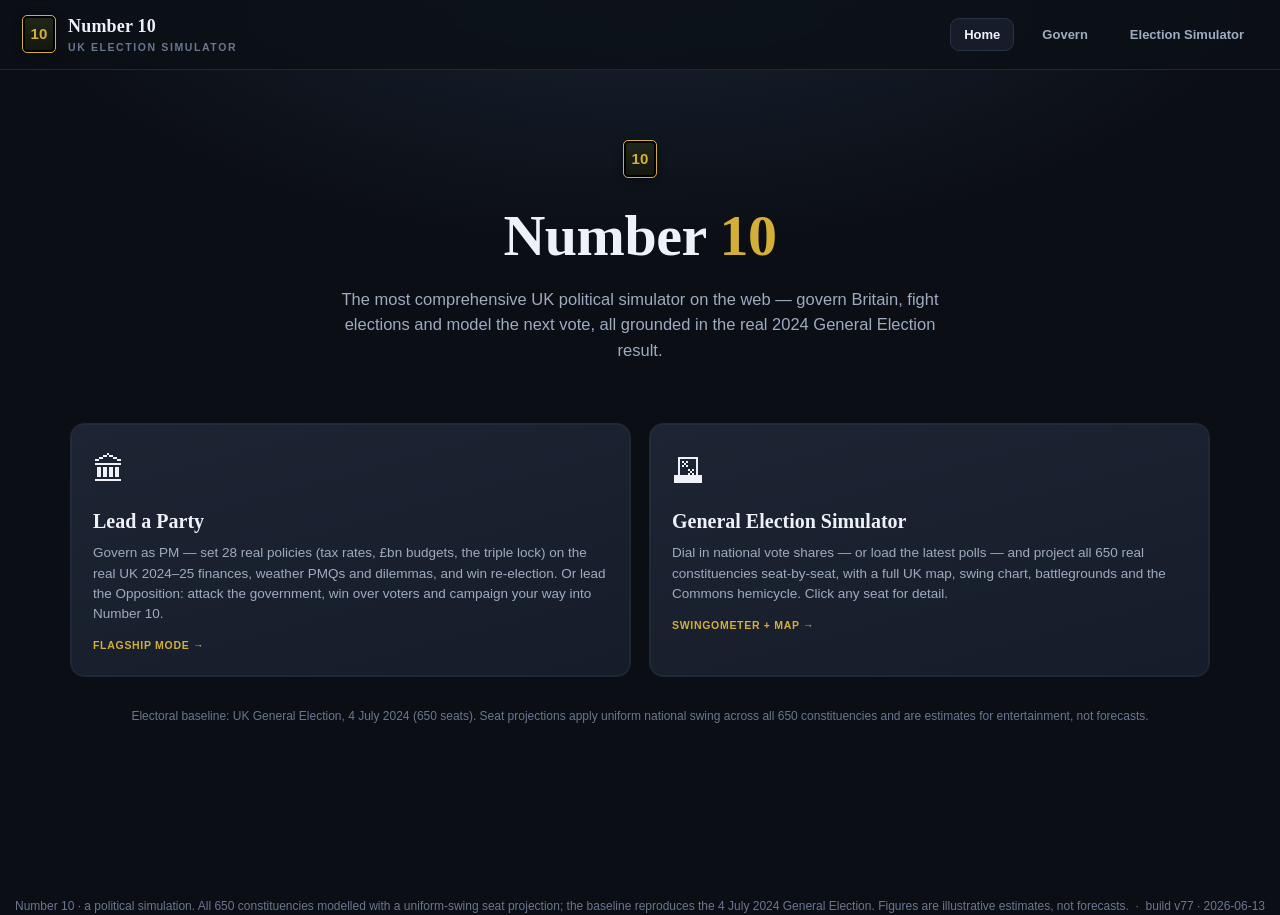
==== index.html @ 8e2768e7 "Mobile simulator: single-line slider rows, short labels, 50% tighter Even tightened, the previous tw" ====
<!DOCTYPE html>
<html lang="en">

<head>
  <meta charset="UTF-8" />
  <meta name="viewport" content="width=device-width, initial-scale=1" />
  <title>Number 10 — UK Election &amp; Government Simulator</title>
  <meta name="description" content="A comprehensive UK political simulator: govern the country, fight general elections, by-elections and local elections across all 650 constituencies, based on the real 2024 General Election result." />
  <link rel="stylesheet" href="./assets/election-game/styles.css?v=77" />
</head>

<body>
  <header class="topbar">
    <div class="brand">
      <div class="door">10</div>
      <div>
        <div class="ttl">Number 10</div>
        <div class="sub">UK Election Simulator</div>
      </div>
    </div>
    <div class="spacer"></div>
    <button class="nav-btn" data-nav="home">Home</button>
    <button class="nav-btn" data-nav="govern">Govern</button>
    <button class="nav-btn" data-nav="simulator">Election Simulator</button>
  </header>

  <main class="wrap">
    <div id="app"></div>
  </main>

  <div class="foot">
    Number 10 · a political simulation. All 650 constituencies modelled with a uniform-swing seat
    projection; the baseline reproduces the 4 July 2024 General Election. Figures are illustrative
    estimates, not forecasts. &nbsp;·&nbsp; <span id="buildstamp">build v77 · 2026-06-13</span>
  </div>

  <div class="toast" id="toast"></div>

  <script src="./assets/election-game/data.js?v=77"></script>
  <script src="./assets/election-game/constituencies.js?v=77"></script>
  <script src="./assets/election-game/boundaries.js?v=77"></script>
  <script src="./assets/election-game/polls.js?v=77"></script>
  <script src="./assets/election-game/engine.js?v=77"></script>
  <script src="./assets/election-game/ui.js?v=77"></script>
  <script src="./assets/election-game/main.js?v=77"></script>
</body>

</html>
---- assets/election-game/styles.css ----
/* ============================================================================
 * NUMBER 10 — styles.css
 * A calm, editorial "Westminster" theme: deep slate canvas, parliamentary
 * green, a single gold accent, restrained borders and a clear type scale.
 * Self-contained, responsive, no external assets.
 * ==========================================================================*/
:root {
  /* surfaces — a clear 4-step elevation ramp on a deep slate canvas */
  --bg:        #0b0e14;
  --bg-2:      #121723;
  --panel:     #161c29;
  --panel-2:   #1d2433;
  --border:    #283242;
  --border-soft:#1f2836;
  /* ink */
  --ink:       #eef2f8;
  --ink-dim:   #9fabc0;
  --ink-faint: #6b7790;
  /* brand + semantic */
  --commons:   #4f7a44;
  --commons-l: #7aa863;
  --gold:      #d4af37;
  --gold-soft: rgba(212,175,55,.14);
  --good:      #38c172;
  --warn:      #eab308;
  --bad:       #e5484d;
  /* party colours (data-viz only) */
  --lab:       #e4003b;
  --con:       #0087dc;
  --ld:        #faa61a;
  --reform:    #12b6cf;
  --green:     #02a95b;
  --snp:       #fdf38e;
  --pc:        #3aa68b;
  /* shape + motion */
  --radius:    14px;
  --radius-sm: 9px;
  --shadow:    0 6px 24px rgba(0,0,0,.32);
  --shadow-lg: 0 18px 48px rgba(0,0,0,.45);
  --ring:      0 0 0 1px rgba(255,255,255,.04) inset;
  --font: -apple-system, BlinkMacSystemFont, "Segoe UI", Roboto, Helvetica, Arial, sans-serif;
  --font-display: "Georgia", "Times New Roman", serif;
}

* { box-sizing: border-box; }
html, body { margin: 0; padding: 0; }
body {
  font-family: var(--font);
  background:
    radial-gradient(1100px 540px at 50% -8%, #1a2536 0%, rgba(26,37,54,0) 60%),
    var(--bg);
  background-attachment: fixed;
  color: var(--ink);
  line-height: 1.5;
  -webkit-font-smoothing: antialiased;
  text-rendering: optimizeLegibility;
}
a { color: var(--commons-l); }

.wrap { max-width: 1180px; margin: 0 auto; padding: 22px 20px 130px; }

/* ---- top bar ---- */
.topbar {
  display: flex; align-items: center; gap: 14px;
  padding: 13px 22px; border-bottom: 1px solid var(--border-soft);
  background: rgba(12,16,23,.82); -webkit-backdrop-filter: blur(10px); backdrop-filter: blur(10px);
  position: sticky; top: 0; z-index: 30;
}
.brand { display: flex; align-items: center; gap: 12px; font-weight: 800; letter-spacing: .2px; }
.brand .door {
  width: 34px; height: 38px; border-radius: 5px;
  background: linear-gradient(180deg,#20271a,#13160e); border: 1.5px solid var(--gold);
  display: grid; place-items: center; color: var(--gold); font-weight: 900; font-size: 15px;
  box-shadow: inset 0 0 0 2px #000, 0 2px 8px rgba(0,0,0,.4);
}
.brand .ttl { font-size: 18px; font-family: var(--font-display); letter-spacing: .2px; }
.brand .sub { font-size: 10.5px; color: var(--ink-faint); font-weight: 700; letter-spacing: 1.6px; text-transform: uppercase; }
.topbar .spacer { flex: 1; }
.nav-btn {
  background: transparent; color: var(--ink-dim); border: 1px solid transparent;
  padding: 8px 13px; border-radius: 9px; cursor: pointer; font-weight: 600; font-size: 13px;
  transition: color .15s, background .15s, border-color .15s;
}
.nav-btn:hover { color: var(--ink); background: var(--panel); }
.nav-btn.active { color: var(--ink); background: var(--panel); border-color: var(--border); }

/* ---- buttons ---- */
/* Apple-style: a single fixed height per size so buttons never wobble when
   their content changes; a stable focus ring; gentle hover lifts; gradients
   only on the primary tier. */
.btn {
  display: inline-flex; align-items: center; justify-content: center; gap: 8px; cursor: pointer;
  border: 1px solid var(--border); background: var(--panel-2); color: var(--ink);
  padding: 0 16px; height: 36px; border-radius: 10px;
  font-weight: 600; font-size: 13.5px; line-height: 1; letter-spacing: -.1px;
  font-family: inherit; white-space: nowrap;
  transition: transform .06s ease, background .15s, border-color .15s, box-shadow .15s, color .15s;
  -webkit-tap-highlight-color: transparent;
}
.btn:hover { background: #1e2734; border-color: #3a4a66; }
.btn:active { transform: scale(0.97); }
.btn:focus-visible { outline: none; box-shadow: 0 0 0 3px rgba(212,175,55,.45); border-color: var(--gold); }
.btn.primary {
  background: linear-gradient(180deg, var(--commons-l), var(--commons));
  border-color: transparent; color: #f6faf1;
  box-shadow: 0 1px 0 rgba(255,255,255,.12) inset, 0 4px 14px rgba(79,122,68,.32);
}
.btn.primary:hover { filter: brightness(1.06); }
.btn.gold { background: linear-gradient(180deg, #ecc659, var(--gold)); border-color: transparent; color: #241a06; }
.btn.danger { background: #4e1f29; border-color: #7a2f42; color: #ffd9e0; }
.btn:disabled { opacity: .38; cursor: not-allowed; transform: none; }
.btn.sm { padding: 0 12px; height: 28px; font-size: 12.5px; border-radius: 8px; }
.btn.on { background: var(--gold-soft); border-color: var(--gold); color: var(--gold); }

/* ---- cards / panels ---- */
.panel {
  background: linear-gradient(180deg, var(--panel), var(--panel-2));
  border: 1px solid var(--border-soft);
  border-radius: var(--radius); padding: 17px 19px; box-shadow: var(--shadow), var(--ring);
}
.panel h3 { margin: 0 0 13px; font-size: 12.5px; letter-spacing: .7px; text-transform: uppercase; color: var(--ink-dim); font-weight: 700; }
.grid { display: grid; gap: 16px; }
.split { display: grid; gap: 16px; grid-template-columns: minmax(0, 380px) minmax(0, 1fr); align-items: start; }
.two { display: grid; gap: 16px; grid-template-columns: minmax(0, 1fr) minmax(0, 1fr); }
.muted { color: var(--ink-dim); }
.faint { color: var(--ink-faint); }
.pill { display: inline-block; padding: 2px 9px; border-radius: 999px; font-size: 11px; font-weight: 700; }
/* small uppercase label used throughout — previously only styled inside a few
   parents, so most instances rendered unstyled. Now consistent everywhere. */
.lab2 { font-size: 10.5px; color: var(--ink-dim); text-transform: uppercase; letter-spacing: .8px; font-weight: 700; }

/* ---- home / mode select ---- */
.hero { text-align: center; padding: 48px 10px 30px; }
.hero h1 { font-family: var(--font-display); font-size: clamp(34px, 6.5vw, 58px); margin: 14px 0 8px; letter-spacing: -.5px; }
.hero h1 .n10 { color: var(--gold); }
.hero p { color: var(--ink-dim); max-width: 640px; margin: 0 auto; font-size: 16.5px; line-height: 1.55; }
.modes { display: grid; grid-template-columns: repeat(auto-fit, minmax(250px, 1fr)); gap: 18px; margin-top: 30px; }
.mode-card {
  text-align: left; cursor: pointer; border: 1px solid var(--border-soft); border-radius: var(--radius);
  padding: 22px; background: linear-gradient(165deg, var(--panel-2), var(--panel));
  transition: transform .14s ease, border-color .15s ease, box-shadow .15s; box-shadow: var(--ring);
}
.mode-card:hover { transform: translateY(-4px); border-color: var(--commons-l); box-shadow: var(--shadow-lg); }
.mode-card .ico { font-size: 32px; }
.mode-card h2 { margin: 12px 0 7px; font-size: 20px; font-family: var(--font-display); }
.mode-card p { margin: 0; color: var(--ink-dim); font-size: 13.5px; line-height: 1.5; }
.mode-card .tag { margin-top: 14px; font-size: 10.5px; color: var(--gold); font-weight: 700; letter-spacing: .7px; text-transform: uppercase; }

/* ---- seat bar ---- */
.seatbar-wrap { position: relative; margin: 10px 0 6px; }
.seatbar { display: flex; height: 30px; border-radius: 6px; overflow: hidden; border: 1px solid var(--border); }
.seatbar > span { display: block; height: 100%; }
.majline { position: absolute; top: -6px; bottom: -6px; left: 50%; width: 2px; background: var(--gold); }
.majline::after { content: "326"; position: absolute; top: -16px; left: 50%; transform: translateX(-50%); font-size: 10px; color: var(--gold); font-weight: 700; }

/* ---- legend ---- */
.legend { display: flex; flex-wrap: wrap; gap: 8px 16px; margin-top: 10px; }
.legend .item { display: flex; align-items: center; gap: 6px; font-size: 12.5px; }
.legend .sw { width: 12px; height: 12px; border-radius: 3px; display: inline-block; }
.legend b { font-variant-numeric: tabular-nums; }

/* ---- result headline / govern hero ---- */
.headline {
  display: flex; align-items: center; gap: 16px; padding: 14px 18px; border-radius: var(--radius);
  background: linear-gradient(180deg, var(--panel), var(--panel-2));
  border: 1px solid var(--border-soft); margin-bottom: 12px; box-shadow: var(--ring);
}
.headline .big { font-size: 26px; font-weight: 900; line-height: 1.12; font-variant-numeric: tabular-nums; }
.headline .lab2 { font-size: 10.5px; color: var(--ink-dim); text-transform: uppercase; letter-spacing: .9px; font-weight: 700; }
.outcome-maj { color: var(--good); } .outcome-hung { color: var(--warn); }

/* ---- sliders ----
   Single-line: short label + flexible slider + numeric input. Compact rhythm
   so 9 sliders sit on roughly one phone screen. */
.slider-grid { display: flex; flex-direction: column; gap: 6px; margin-top: 8px; }
.slider-row { display: flex; align-items: center; gap: 10px; padding: 0; min-width: 0; }
.slider-name { font-size: 12.5px; font-weight: 800; letter-spacing: -.1px; flex: none; }
.slider-name .slider-long { display: inline; }
.slider-name .slider-short { display: none; }
.slider-row input[type=range] { flex: 1; min-width: 0; accent-color: var(--track, var(--commons-l)); height: 24px; margin: 0; }
.slider-row input[type=range]:focus-visible { outline: none; box-shadow: 0 0 0 3px rgba(122,168,99,.3); border-radius: 4px; }
.share-input { width: 60px; background: var(--bg-2); border: 1px solid var(--border-soft); color: var(--ink);
  border-radius: 7px; padding: 3px 7px; height: 28px; text-align: right;
  font-variant-numeric: tabular-nums; font-size: 12.5px; font-weight: 700; font-family: inherit;
  transition: border-color .15s, box-shadow .15s; flex: none; }
.share-input:focus { outline: none; border-color: var(--gold); box-shadow: 0 0 0 3px rgba(212,175,55,.25); }
/* desktop: give the party name a fixed column so sliders align */
@media (min-width: 621px) {
  .slider-name { width: 96px; }
}

/* ---- govern dashboard ---- */
.dash { display: grid; grid-template-columns: minmax(0, 1fr) 330px; gap: 18px; align-items: start; }
@media (max-width: 880px){ .dash { grid-template-columns: minmax(0, 1fr); } }
.kpis { display: grid; grid-template-columns: repeat(auto-fit, minmax(112px,1fr)); gap: 10px; }
.kpi {
  background: linear-gradient(180deg, var(--panel), var(--panel-2));
  border: 1px solid var(--border-soft); border-radius: var(--radius-sm); padding: 11px 13px;
  box-shadow: var(--ring);
}
.kpi .k { font-size: 10.5px; color: var(--ink-dim); text-transform: uppercase; letter-spacing: .6px; font-weight: 700; }
.kpi .v { font-size: 23px; font-weight: 800; font-variant-numeric: tabular-nums; margin-top: 2px; letter-spacing: -.4px; }
.kpi .v small { font-size: 11.5px; font-weight: 600; color: var(--ink-faint); letter-spacing: 0; }

.statbar { height: 9px; border-radius: 999px; background: #0c1119; overflow: hidden; border: 1px solid var(--border); }
.statbar > i { display: block; height: 100%; border-radius: 999px; }
.stat-row { display: grid; grid-template-columns: 130px 1fr 42px; gap: 10px; align-items: center; padding: 5px 0; font-size: 13px; }
.stat-row .v { text-align: right; font-variant-numeric: tabular-nums; font-weight: 700; font-size: 12px; }

.group-grid { display: grid; grid-template-columns: repeat(auto-fill, minmax(150px,1fr)); gap: 8px; }
.gcell { background: var(--panel-2); border: 1px solid var(--border); border-radius: 9px; padding: 8px 10px; }
.gcell .gn { font-size: 12px; font-weight: 600; display: flex; justify-content: space-between; gap: 6px; }
.gcell .gn span { color: var(--ink-faint); font-weight: 500; }
.gcell .gbar { height: 6px; border-radius: 999px; background: #0c1119; margin-top: 6px; overflow: hidden; }
.gcell .gbar > i { display: block; height: 100%; }

.policy-cat { margin: 0 0 6px; font-size: 12px; letter-spacing: .8px; text-transform: uppercase; color: var(--gold); font-weight: 800; }

/* policy category sub-tabs + clickable policy list */
.tabs.subtabs { margin-bottom: 12px; }
.tabs.subtabs .tab { font-size: 12.5px; padding: 6px 12px; }
.pol-list { display: grid; gap: 6px; }
.pol-row { display: grid; grid-template-columns: 26px 1fr auto auto auto 16px; gap: 10px; align-items: center;
  padding: 10px 12px; border: 1px solid var(--border); border-radius: 10px; background: var(--panel-2); cursor: pointer; transition: border-color .12s, transform .05s; }
.pol-row:hover { border-color: var(--commons-l); }
.pol-row:active { transform: translateY(1px); }
.pol-ic { font-size: 17px; text-align: center; }
.pol-name { font-size: 13.5px; font-weight: 600; min-width: 0; }
.pol-name small { display: block; color: var(--ink-faint); font-weight: 500; font-size: 11px; white-space: nowrap; overflow: hidden; text-overflow: ellipsis; }
.pol-name .moved { color: var(--gold); font-size: 10px; vertical-align: middle; }
.pol-val { font-weight: 800; font-variant-numeric: tabular-nums; font-size: 14px; }
.pol-imp { font-size: 12px; font-variant-numeric: tabular-nums; }
.pol-go { color: var(--ink-faint); font-size: 18px; }
.pol-detail-set { background: var(--bg-2); border: 1px solid var(--border); border-radius: 10px; padding: 12px 14px; }
.eff-row { display: flex; justify-content: space-between; align-items: center; font-size: 13px; padding: 3px 0; border-bottom: 1px solid var(--border); }
.afford-track { position: relative; height: 6px; margin: 2px 0 2px; border-radius: 4px; background: #2c3850; overflow: hidden; }
.afford-track .afford-fill { position: absolute; top: 0; height: 100%; background: linear-gradient(90deg, rgba(46,204,113,.35), rgba(46,204,113,.7)); border-radius: 4px; }
.afford-track .afford-now { position: absolute; top: -2px; width: 2px; height: 10px; margin-left: -1px; background: var(--gold); border-radius: 2px; }
.pol-cost { color: var(--ink-dim); }
.pol-cost.ok { color: var(--good); }
.pol-cost.over { color: var(--bad); }
.opt-grid { display: grid; grid-template-columns: repeat(auto-fit, minmax(155px, 1fr)); gap: 8px; }
.opt-card { text-align: left; background: var(--bg-2); border: 1px solid var(--border); border-radius: 10px; padding: 10px 12px; cursor: pointer; color: var(--ink); display: flex; flex-direction: column; gap: 3px; transition: border-color .15s, background .15s; }
.opt-card b { font-size: 13.5px; }
.opt-card span { font-size: 11.5px; color: var(--ink-dim); line-height: 1.35; }
.opt-card:hover { border-color: var(--commons-l); }
.opt-card.on { border-color: var(--gold); background: rgba(201, 162, 39, .12); }
.persona-card .persona-ico { font-size: 15px; margin-right: 2px; }
.persona-perks { margin-top: 4px; font-size: 10.5px; letter-spacing: .3px; text-transform: uppercase;
  color: var(--gold); font-weight: 700; opacity: .9; }
.min-grid { display: grid; grid-template-columns: repeat(auto-fit, minmax(240px, 1fr)); gap: 10px; }
.min-card { background: var(--bg-2); border: 1px solid var(--border); border-radius: 10px; padding: 11px 13px; }
.min-top { display: flex; justify-content: space-between; align-items: flex-start; gap: 8px; }
.min-name { font-weight: 800; font-size: 15px; margin-top: 2px; }
.min-meta { margin: 7px 0 4px; font-size: 13px; }
.min-tenure { color: var(--ink-dim); font-size: 11.5px; margin-left: 6px; }
.min-trait { font-size: 11.5px; color: var(--ink-dim); }
.stars { color: var(--gold); letter-spacing: 1px; }
.appoint-list { display: flex; flex-direction: column; gap: 8px; margin-top: 12px; }
.appoint-row { display: flex; justify-content: space-between; align-items: center; gap: 10px; text-align: left;
  background: var(--bg-2); border: 1px solid var(--border); border-radius: 10px; padding: 10px 12px; cursor: pointer; color: var(--ink); transition: border-color .15s; }
.appoint-row:hover { border-color: var(--gold); }
.appoint-row:disabled { opacity: .5; cursor: not-allowed; }
.crisis-banner { border-left: 4px solid var(--bad); }
.mover-row { display: grid; grid-template-columns: 1.2fr 1.6fr auto; gap: 12px; align-items: center; padding: 6px 0; border-bottom: 1px solid var(--border); }
.mover-row:last-child { border-bottom: 0; }
.mover-name { font-size: 13px; font-weight: 700; }
.mover-name small { color: var(--ink-dim); font-weight: 400; font-size: 11px; }
.mover-spark .linechart { height: 38px; }
.mover-delta { font-weight: 800; font-variant-numeric: tabular-nums; font-size: 13px; }
.news-panel { border-left: 4px solid var(--commons-l); }
.news-list { list-style: none; padding: 0; margin: 0; }
.news-list li { padding: 8px 0; border-bottom: 1px solid var(--border); font-size: 14px; line-height: 1.35; font-family: Georgia, "Times New Roman", serif; }
.news-list li:last-child { border-bottom: 0; }
.news-list li::before { content: "▶ "; color: var(--commons-l); font-family: inherit; font-weight: 800; }
.tour-grid { display: grid; grid-template-columns: repeat(auto-fit, minmax(220px, 1fr)); gap: 8px; }
.tour-cell { display: flex; justify-content: space-between; align-items: center; gap: 8px; background: var(--bg-2); border: 1px solid var(--border); border-radius: 10px; padding: 8px 12px; }
.tour-name { font-size: 13px; font-weight: 700; }
.tour-name small { display: block; color: var(--ink-dim); font-weight: 400; font-size: 11px; margin-top: 2px; }
.election-hero { background: var(--panel-2); border: 1px solid var(--border); border-radius: 12px; padding: 18px 22px; margin-bottom: 14px; }
.election-hero .verdict { font-size: 34px; font-weight: 900; letter-spacing: 1px; margin: 4px 0; }
.election-hero .verdict-line { color: var(--ink-dim); margin-bottom: 14px; font-size: 14px; }
.election-hero .hero-stats { display: grid; grid-template-columns: repeat(3, 1fr); gap: 12px; }
.election-hero .big { font-size: 28px; font-weight: 900; font-variant-numeric: tabular-nums; }
.election-hero .big small { font-size: 14px; color: var(--ink-dim); font-weight: 600; }
.netchg-list { display: grid; grid-template-columns: repeat(auto-fit, minmax(140px, 1fr)); gap: 6px; }
.netchg-row { display: grid; grid-template-columns: 1fr auto auto; gap: 10px; align-items: baseline; padding: 4px 8px; background: var(--bg-2); border: 1px solid var(--border); border-radius: 8px; }
.netchg-name { font-weight: 800; font-size: 13px; }
.netchg-now { font-variant-numeric: tabular-nums; font-size: 14px; }
.netchg-d { font-variant-numeric: tabular-nums; font-size: 13px; min-width: 32px; text-align: right; }
.flip-cols { display: grid; grid-template-columns: repeat(auto-fit, minmax(260px, 1fr)); gap: 14px; }
.flip-row { display: flex; justify-content: space-between; align-items: center; gap: 8px; padding: 5px 0; border-bottom: 1px solid var(--border); font-size: 13px; }
.flip-row:last-child { border-bottom: 0; }
.flip-seat { font-weight: 600; }
/* Floating End Month FAB — pill-shaped, gold accent so it reads as the
   single "go" action on the screen. Apple-style hover lift + tap shrink. */
.fab-cluster { position: fixed; right: 22px; bottom: 22px; z-index: 50; display: flex; align-items: center; gap: 10px; }
.fab-endturn {
  display: inline-flex; align-items: center; justify-content: center;
  height: 48px; padding: 0 22px; border: none; border-radius: 999px; cursor: pointer;
  background: linear-gradient(180deg, var(--commons-l), var(--commons));
  color: #f6faf1; font-weight: 700; font-size: 14px; letter-spacing: -.1px;
  box-shadow: 0 1px 0 rgba(255,255,255,.16) inset, 0 12px 28px rgba(0,0,0,.55), 0 0 0 1px rgba(255,255,255,.04);
  transition: transform .14s ease, box-shadow .14s ease, filter .15s ease;
  font-family: inherit;
}
.fab-endturn:hover { transform: translateY(-2px); filter: brightness(1.06); box-shadow: 0 1px 0 rgba(255,255,255,.16) inset, 0 16px 36px rgba(0,0,0,.62); }
.fab-endturn:active { transform: translateY(0) scale(0.98); }
.fab-endturn:focus-visible { outline: none; box-shadow: 0 0 0 4px rgba(212,175,55,.5), 0 12px 28px rgba(0,0,0,.55); }
.fab-endturn:disabled { opacity: .42; cursor: not-allowed; transform: none; filter: none; }
.fab-endturn .fab-label { font-size: 14.5px; }
/* "What's happening this month" strip */
.now-strip { display: flex; flex-wrap: wrap; gap: 8px; align-items: center; padding: 8px 12px; margin: 10px 0 0;
  background: var(--bg-2); border: 1px solid var(--border); border-radius: 10px; font-size: 12.5px; }
.now-pill { padding: 4px 10px; border-radius: 999px; font-weight: 700; cursor: default; }
.now-pill.bad  { background: rgba(231,76,60,.18); color: var(--bad); }
.now-pill.warn { background: rgba(201,162,39,.18); color: var(--gold); }
.now-head { font-family: Georgia, "Times New Roman", serif; color: var(--ink-dim); }
@keyframes kpiPulse {
  0%   { background-color: rgba(201,162,39,0.00); transform: translateY(0); }
  30%  { background-color: rgba(201,162,39,0.22); transform: translateY(-1px); }
  100% { background-color: rgba(201,162,39,0.00); transform: translateY(0); }
}
.kpi-pulse { animation: kpiPulse .8s ease-out; border-radius: 6px; padding: 0 4px; margin: 0 -4px; }
.now-pill[data-tab], .now-pill[data-act] { cursor: pointer; }
.now-pill[data-tab]:hover, .now-pill[data-act]:hover { filter: brightness(1.15); }
.now-pill.help-pill { background: var(--bg-2); color: var(--ink-dim); border: 1px solid var(--border); margin-left: auto; }
.now-pill.help-pill:hover { color: var(--gold); border-color: var(--gold); }
/* "Newspaper" front-page banner — replaces the easily-missed inline headline */
.newspaper { margin-top: 10px; padding: 14px 18px 12px; background: linear-gradient(180deg, rgba(255,255,255,.03), rgba(255,255,255,.01));
  border: 1px solid var(--border); border-radius: 10px; border-left: 4px solid var(--commons-l); }
.np-mast { display: flex; justify-content: space-between; align-items: baseline; padding-bottom: 6px;
  border-bottom: 1px double rgba(255,255,255,.15); margin-bottom: 8px;
  font-family: Georgia, "Times New Roman", serif; font-size: 11px; letter-spacing: 2.5px;
  text-transform: uppercase; color: var(--ink-dim); }
.np-mast .np-date { color: var(--gold); letter-spacing: 1.5px; }
.np-headline { font-family: Georgia, "Times New Roman", serif; font-size: 22px; font-weight: 800;
  margin: 0; line-height: 1.22; color: var(--ink); }
.np-secondary { margin: 8px 0 0; padding: 0; list-style: none;
  font-family: Georgia, "Times New Roman", serif; font-size: 13px; color: var(--ink-dim); }
.np-secondary li { padding: 3px 0 3px 14px; position: relative; line-height: 1.4; }
.np-secondary li::before { content: "▸"; position: absolute; left: 0; color: var(--commons-l); }
.np-slogan { font-family: Georgia, "Times New Roman", serif; font-style: italic; font-size: 11.5px;
  color: var(--ink-dim); margin: -4px 0 8px; opacity: 0.9; }
.np-pills { display: flex; flex-wrap: wrap; gap: 6px; margin-top: 10px; padding-top: 10px; border-top: 1px solid var(--border); }

/* Masthead variants — same layout, different left-stripe colour & accent. */
.newspaper.mast-gazette { border-left-color: var(--commons-l); }
.newspaper.mast-times   { border-left-color: var(--gold); }
.newspaper.mast-times .np-mast span:first-child { color: var(--gold); }
.newspaper.mast-tele    { border-left-color: #6ec1ff; }
.newspaper.mast-tele .np-mast span:first-child { color: #cfe6ff; }
.newspaper.mast-chron   { border-left-color: #c47bff; }
.newspaper.mast-chron .np-mast span:first-child { color: #e5c8ff; }
.newspaper.mast-trib    { border-left-color: #ff9b6e; }
.newspaper.mast-trib .np-mast span:first-child { color: #ffd5be; }
.newspaper.mast-stand   { border-left-color: #ff5d5d; }
.newspaper.mast-stand .np-mast span:first-child { color: #ffc8c8; }

@media (max-width: 620px) {
  .newspaper { padding: 12px 14px 10px; }
  .np-headline { font-size: 18px; }
  .np-mast { font-size: 10px; letter-spacing: 1.8px; }
  .np-secondary { font-size: 12.5px; }
  .np-slogan { font-size: 11px; }
}
.pl-mini-row { display: grid; grid-template-columns: 18px 1fr; gap: 6px; font-size: 12px; padding: 2px 0; line-height: 1.4; }
.pl-mini-tick { color: var(--good); font-weight: 800; text-align: center; }
.help-sec { margin-top: 14px; }
.kbd-row { display: grid; grid-template-columns: auto 1fr; gap: 10px; align-items: center; padding: 4px 0; font-size: 13px; }
kbd { display: inline-block; background: var(--bg-2); border: 1px solid var(--border); border-bottom-width: 2px; border-radius: 5px;
  padding: 2px 7px; font-family: ui-monospace, "Cascadia Mono", monospace; font-size: 11px; font-weight: 700; color: var(--ink); margin-right: 4px; }
/* Inline policy ± nudge buttons (no modal needed for small steps) */
.pol-nudge-cell { display: inline-flex; gap: 3px; }
.pol-nudge { width: 30px; height: 30px; padding: 0; line-height: 1; border-radius: 7px;
  border: 1px solid var(--border); background: var(--bg-2); color: var(--ink); font-size: 17px; font-weight: 700; cursor: pointer; }
.pol-nudge:hover:not(:disabled) { border-color: var(--gold); color: var(--gold); }
.pol-nudge:disabled { opacity: .3; cursor: not-allowed; }
.pol-row.pending { background: linear-gradient(90deg, rgba(201,162,39,.12), rgba(201,162,39,.04) 60%, transparent); border-color: rgba(201,162,39,.55); }
.pol-pending { color: var(--gold); font-weight: 600; }
.pol-pending b { color: var(--gold); }
.pending-bar { display: flex; justify-content: space-between; align-items: center; gap: 10px; margin-bottom: 12px;
  padding: 10px 14px; background: rgba(201,162,39,.10); border: 1px solid rgba(201,162,39,.55); border-radius: 10px; font-size: 13px; }
.pending-bar.over { background: rgba(231,76,60,.10); border-color: rgba(231,76,60,.55); }
.pending-info b { color: var(--gold); font-variant-numeric: tabular-nums; }
.pending-bar.over .pending-info b { color: var(--bad); }
.pending-btns { display: flex; gap: 6px; }
/* Voter bubble cluster (Democracy-style) */
.vbubble-grid { display: flex; flex-wrap: wrap; gap: 12px; justify-content: center; padding: 10px 6px; }
.vbubble { position: relative; border-radius: 50%; background: rgba(255,255,255,0.02); display: flex; align-items: center; justify-content: center;
  flex-shrink: 0; transition: transform .15s, box-shadow .15s; cursor: pointer; }
.vbubble:hover { transform: scale(1.06); z-index: 1; box-shadow: 0 0 0 2px rgba(255,255,255,.15); }
.vbubble-ring { position: absolute; inset: 0; width: 100%; height: 100%; }
.vbubble-inner { position: relative; text-align: center; line-height: 1.05; padding: 0 8px; pointer-events: none; }
.vbubble-pct { font-size: 22px; font-weight: 900; font-variant-numeric: tabular-nums; }
.vbubble-name { font-size: 10px; font-weight: 700; color: var(--ink-dim); letter-spacing: .2px;
  text-transform: uppercase; line-height: 1.15; margin-top: 2px; max-width: 100%; }
.vbubble-delta { font-size: 9.5px; font-weight: 800; margin-top: 1px; }
/* Budget breakdown — receipts & spending stacked bars */
.bb-line { margin-bottom: 14px; }
.bb-title { font-size: 12px; color: var(--ink-dim); text-transform: uppercase; letter-spacing: .6px; margin-bottom: 6px; }
.bb-title small { font-weight: 500; text-transform: none; letter-spacing: 0; }
.bb-bar { display: flex; height: 26px; border-radius: 6px; overflow: hidden; border: 1px solid var(--border); }
.bb-bar .bb-seg { display: block; height: 100%; transition: filter .15s; }
.bb-bar .bb-seg:hover { filter: brightness(1.25); cursor: default; }
.bb-legend { display: flex; flex-wrap: wrap; gap: 6px 12px; margin-top: 8px; font-size: 11.5px; }
.bb-key { display: inline-flex; align-items: center; gap: 5px; color: var(--ink-dim); }
.bb-key i { width: 9px; height: 9px; border-radius: 2px; display: inline-block; }
.bb-key b { color: var(--ink); font-variant-numeric: tabular-nums; }
.bb-summary { display: grid; grid-template-columns: repeat(auto-fit, minmax(160px, 1fr)); gap: 10px; margin-top: 10px; padding: 12px;
  background: var(--bg-2); border: 1px solid var(--border); border-radius: 8px; }
.bb-summary .lab2 { display: block; margin-bottom: 2px; }
.bb-summary b { font-size: 17px; font-variant-numeric: tabular-nums; }
.bb-toggle { cursor: pointer; color: var(--commons-l); font-size: 12.5px; font-weight: 600; }
/* Simulator controls polish — head row is title left + running total right */
.sim-controls-head { display: flex; justify-content: space-between; align-items: center; gap: 12px;
  margin-bottom: 12px; flex-wrap: wrap; }
.sim-controls-head h3 { margin: 0; }
.sim-controls h3 small { font-weight: 400; text-transform: none; letter-spacing: 0; color: var(--ink-faint); font-size: 11px; margin-left: 4px; }
.sim-toolbar { display: flex; flex-wrap: wrap; gap: 6px; align-items: center; margin-bottom: 10px; }
.sim-toolbar .btn { flex: 1; min-width: 0; }
.sim-total { display: inline-flex; align-items: center; gap: 8px; padding: 6px 6px 6px 12px;
  background: var(--bg-2); border: 1px solid var(--border-soft); border-radius: 999px;
  font-size: 13px; font-weight: 700; }
.sim-total .sim-total-label { font-size: 10.5px; color: var(--ink-dim); text-transform: uppercase;
  letter-spacing: .8px; font-weight: 700; }
.sim-total b { font-variant-numeric: tabular-nums; font-size: 14.5px; }
.sim-normbtn { height: 26px; padding: 0 10px; font-size: 11.5px; }
.sim-normbtn:disabled { background: transparent; border-color: transparent; color: var(--ink-faint); }
.sim-offnote { display: block; font-size: 11.5px; color: var(--warn); font-weight: 500;
  background: rgba(234,179,8,.08); border: 1px solid rgba(234,179,8,.3); border-radius: 9px;
  padding: 8px 11px; margin-bottom: 12px; line-height: 1.4; }
.sim-help { margin-top: 12px; }
.sim-help summary { cursor: pointer; font-size: 12.5px; color: var(--commons-l); font-weight: 600; list-style: none; }
.sim-help summary::-webkit-details-marker { display: none; }
.sim-help summary::before { content: "▸ "; }
.sim-help[open] summary::before { content: "▾ "; }
.sim-summary { cursor: pointer; font-size: 13px; font-weight: 700; color: var(--ink-dim);
  letter-spacing: .5px; text-transform: uppercase; list-style: none; padding: 4px 0; }
.sim-summary::-webkit-details-marker { display: none; }
.sim-summary::before { content: "▸ "; color: var(--commons-l); }
details[open] > .sim-summary::before { content: "▾ "; }
/* Cause-and-effect modal — what's pushing this stat */
.stat-row.clickrow { cursor: pointer; transition: background .12s; }
.stat-row.clickrow:hover { background: rgba(255,255,255,.03); }
.cause-bar-big { height: 12px; border-radius: 6px; background: var(--bg-2); border: 1px solid var(--border); overflow: hidden; margin: 4px 0 6px; }
.cause-bar-big i { display: block; height: 100%; }
.cause-list { margin-top: 4px; }
.cause-row { display: grid; grid-template-columns: 32px 1fr 22px; gap: 10px; align-items: center; padding: 9px 0; border-bottom: 1px solid var(--border); }
.cause-row:last-child { border-bottom: 0; }
.cause-ic { font-size: 19px; text-align: center; }
.cause-name { font-size: 13.5px; font-weight: 700; }
.cause-name small { display: block; color: var(--ink-dim); font-weight: 400; font-size: 11px; margin-top: 2px; }
.cause-bar { height: 6px; border-radius: 4px; background: var(--bg-2); margin-top: 5px; overflow: hidden; }
.cause-bar i { display: block; height: 100%; border-radius: 4px; }
.cause-arrow { font-size: 18px; font-weight: 800; text-align: center; }
/* Compare any two metrics on one chart */
.cmp-chart { background: var(--bg-2); border: 1px solid var(--border); border-radius: 8px; padding: 6px; margin-bottom: 12px; }
svg.dualchart { width: 100%; height: 150px; display: block; }
.cmp-row { display: grid; grid-template-columns: 80px 1fr; gap: 10px; align-items: center; padding: 4px 0; }
.cmp-pills { display: flex; flex-wrap: wrap; gap: 5px; }
.cmp-pill { padding: 4px 10px; background: var(--panel); border: 1px solid var(--border); border-radius: 999px;
  color: var(--ink-dim); font-size: 12px; font-weight: 700; cursor: pointer; transition: border-color .12s, color .12s; }
.cmp-pill:hover { color: var(--ink); border-color: var(--commons-l); }
.cmp-pill.on { background: var(--bg-2); }
@media (max-width: 620px) {
  .cmp-row { grid-template-columns: 1fr; gap: 4px; }
}
/* Manifesto pledge progress bars */
.pledge-prog { margin: 0 0 12px; }
.pledge-prog:last-child { margin-bottom: 0; }
.pledge-prog-head { display: grid; grid-template-columns: 20px 1fr auto; gap: 8px; align-items: center;
  font-size: 13px; margin-bottom: 4px; }
.pledge-prog-icon { font-size: 14px; text-align: center; }
.pledge-prog-name { font-weight: 700; }
.pledge-prog-val { font-size: 12px; font-weight: 700; font-variant-numeric: tabular-nums; }
.pledge-prog-bar { height: 8px; border-radius: 4px; background: var(--bg-2); border: 1px solid var(--border); overflow: hidden; }
.pledge-prog-bar i { display: block; height: 100%; border-radius: 4px; transition: width .3s; }
@media (max-width: 620px) {
  .pledge-prog-head { grid-template-columns: 18px 1fr; row-gap: 2px; }
  .pledge-prog-val { grid-column: 2; font-size: 11.5px; }
}
/* Term-in-review retrospective screen */
.tr-pl-row { display: grid; grid-template-columns: 32px 1fr; gap: 10px; align-items: center; padding: 10px 12px;
  background: var(--bg-2); border: 1px solid var(--border); border-left-width: 4px; border-radius: 8px; margin-bottom: 8px; }
.tr-pl-row:last-child { margin-bottom: 0; }
.tr-pl-tick { font-size: 22px; font-weight: 900; text-align: center; }
.tr-pl-text { font-weight: 700; font-size: 14px; }
.tr-pl-detail { font-size: 12px; margin-top: 2px; }
.tr-stat-row { display: grid; grid-template-columns: 1.5fr 1fr 24px 1fr 1.5fr; gap: 10px; align-items: baseline;
  padding: 8px 0; border-bottom: 1px solid var(--border); font-size: 13.5px; font-variant-numeric: tabular-nums; }
.tr-stat-row:last-child { border-bottom: 0; }
.tr-stat-name { font-weight: 700; }
.tr-stat-then { color: var(--ink-dim); }
.tr-stat-arrow { text-align: center; font-size: 16px; }
.tr-stat-now { font-weight: 700; }
.tr-stat-diff { text-align: right; font-size: 12.5px; font-weight: 600; }
.tr-dec-row { display: grid; grid-template-columns: 90px 1fr; gap: 10px; padding: 7px 0; border-bottom: 1px solid var(--border); }
.tr-dec-row:last-child { border-bottom: 0; }
.tr-dec-date { font-size: 12px; color: var(--ink-dim); padding-top: 2px; }
.tr-dec-body b { font-size: 13.5px; display: block; }
.tr-dec-choice { display: block; font-size: 13px; color: var(--gold); font-weight: 600; margin-top: 2px; }
@media (max-width: 620px) {
  .tr-stat-row { grid-template-columns: 1.4fr 1fr 1fr; row-gap: 2px; }
  .tr-stat-arrow, .tr-stat-then { display: none; }
  .tr-stat-diff { grid-column: 2 / 4; text-align: left; }
  .tr-dec-row { grid-template-columns: 1fr; gap: 2px; }
  .tr-dec-date { padding-top: 0; }
}
/* PM Initiatives — proactive monthly actions */
.init-grid { display: grid; grid-template-columns: repeat(auto-fit, minmax(220px, 1fr)); gap: 10px; }
.init-card { text-align: left; background: var(--bg-2); border: 1px solid var(--border); border-radius: 10px;
  padding: 12px 14px; cursor: pointer; color: var(--ink); display: flex; flex-direction: column; gap: 4px;
  transition: border-color .15s, transform .12s; }
.init-card:hover:not(:disabled) { border-color: var(--gold); transform: translateY(-1px); }
.init-card:active:not(:disabled) { transform: translateY(0); }
.init-card.off, .init-card:disabled { opacity: .42; cursor: not-allowed; }
.init-head { display: flex; justify-content: space-between; align-items: center; }
.init-icon { font-size: 22px; }
.init-cost { font-size: 11px; font-weight: 800; background: rgba(201,162,39,0.18); color: var(--gold);
  padding: 2px 8px; border-radius: 999px; }
.init-name { font-weight: 800; font-size: 13.5px; }
.init-desc { font-size: 12px; color: var(--ink-dim); line-height: 1.35; }
.init-warn { font-size: 11px; color: var(--bad); margin-top: 4px; font-weight: 700; }
.init-status { font-size: 11.5px; letter-spacing: .3px; text-transform: none; }
.init-status.ready { color: var(--commons-l); }
.init-status.used { color: var(--gold); }
/* Decisions journal */
.dj-list { display: flex; flex-direction: column; gap: 10px; }
.dj-row { padding: 10px 12px; background: var(--bg-2); border: 1px solid var(--border); border-left: 3px solid var(--commons-l); border-radius: 8px; }
.dj-meta { display: flex; align-items: center; gap: 8px; margin-bottom: 4px; }
.dj-tag { font-size: 10px; letter-spacing: 1px; font-weight: 800; padding: 2px 7px; border-radius: 4px;
  background: rgba(255,255,255,0.06); color: var(--ink-dim); text-transform: uppercase; }
.dj-tag.bad { background: rgba(231,76,60,.18); color: var(--bad); }
.dj-tag.warn { background: rgba(201,162,39,.18); color: var(--gold); }
.dj-date { font-size: 11px; color: var(--ink-dim); }
.dj-title { font-weight: 700; font-size: 13px; }
.dj-choice { font-size: 13px; color: var(--gold); margin-top: 2px; font-weight: 600; }
.dj-result { font-size: 12px; color: var(--ink-dim); margin-top: 2px; font-family: Georgia, "Times New Roman", serif; font-style: italic; }
/* Political compass — econ × social grid with party + player dots */
.cmp-plot { position: relative; height: 360px; background: var(--bg-2); border: 1px solid var(--border); border-radius: 10px; overflow: hidden; }
.cmp-line { position: absolute; background: rgba(255,255,255,.10); }
.cmp-line-h { left: 0; right: 0; top: 50%; height: 1px; }
.cmp-line-v { top: 0; bottom: 0; left: 50%; width: 1px; }
.cmp-edge-top, .cmp-edge-bot {
  position: absolute; font-size: 10px; letter-spacing: 1.2px; text-transform: uppercase;
  color: var(--ink-dim); pointer-events: none; font-weight: 600;
  left: 50%; transform: translateX(-50%);
}
.cmp-edge-top { top: 6px; }
.cmp-edge-bot { bottom: 6px; }
.cmp-x-axis { display: flex; justify-content: space-between; padding: 6px 4px 0;
  font-size: 10px; letter-spacing: 1.2px; text-transform: uppercase; color: var(--ink-dim);
  font-weight: 600; }
.cmp-legend { display: flex; flex-wrap: wrap; gap: 6px 12px; margin-top: 10px; font-size: 11.5px; color: var(--ink-dim); }
.cmp-leg-item { display: inline-flex; align-items: center; gap: 5px; }
.cmp-leg-item.me { color: var(--gold); font-weight: 800; }
.cmp-leg-dot { width: 9px; height: 9px; border-radius: 50%; border: 1px solid rgba(0,0,0,.5); display: inline-block; }
.cmp-quad { position: absolute; padding: 28px 12px 8px; font-size: 9px; letter-spacing: .7px; color: rgba(255,255,255,.22);
  text-transform: uppercase; pointer-events: none; line-height: 1.3; }
.cmp-quad.nw { top: 0; left: 0; }
.cmp-quad.ne { top: 0; right: 0; text-align: right; }
.cmp-quad.sw { bottom: 0; left: 0; padding: 8px 12px 28px; }
.cmp-quad.se { bottom: 0; right: 0; text-align: right; padding: 8px 12px 28px; }
.cmp-dot { position: absolute; width: 14px; height: 14px; border-radius: 50%; transform: translate(-50%, -50%); border: 2px solid rgba(0,0,0,.4); box-shadow: 0 1px 3px rgba(0,0,0,.4); }
.cmp-dot.ghost { opacity: .42; }
.cmp-dot.cmp-dot-you { width: 22px; height: 22px; border: 3px solid #fff; box-shadow: 0 0 0 3px rgba(255,255,255,.15), 0 2px 8px rgba(0,0,0,.6); z-index: 2; }
.cmp-dot-lab { position: absolute; top: 110%; left: 50%; transform: translateX(-50%);
  font-size: 9.5px; font-weight: 800; letter-spacing: .3px; white-space: nowrap; text-shadow: 0 1px 2px rgba(0,0,0,.9); }
.cmp-dot.cmp-dot-you .cmp-dot-lab { font-size: 11px; top: 116%; }
.cmp-drift { color: var(--ink-dim); }
@media (max-width: 620px) {
  .cmp-plot { height: 300px; }
  .cmp-quad { padding: 24px 10px 6px; font-size: 8.5px; }
  .cmp-quad.sw, .cmp-quad.se { padding: 6px 10px 24px; }
}
/* Britain by Region — per-region seat breakdown */
.region-list { display: grid; gap: 8px; }
.region-row { display: grid; grid-template-columns: 1.4fr 1fr 1.4fr; gap: 12px; align-items: center; padding: 8px 10px;
  background: var(--bg-2); border: 1px solid var(--border); border-radius: 8px; }
.region-name { font-size: 13px; font-weight: 700; }
.region-name small { display: block; color: var(--ink-dim); font-weight: 400; font-size: 11px; margin-top: 2px; }
.region-bar { display: flex; height: 14px; border-radius: 4px; overflow: hidden; border: 1px solid var(--border); }
.region-bar i { display: block; height: 100%; }
.region-pills { display: flex; flex-wrap: wrap; gap: 4px; justify-content: flex-end; }
.region-pills .pill { font-size: 11px; padding: 2px 8px; }
@media (max-width: 620px) {
  .region-row { grid-template-columns: 1fr; gap: 6px; }
  .region-pills { justify-content: flex-start; }
}
@media (max-width: 620px) {
  .vbubble-grid { gap: 8px; }
  .vbubble-pct { font-size: 16px; }
  .vbubble-name { font-size: 9px; }
}
@media (max-width: 620px) {
  .fab-cluster { right: 14px; bottom: 14px; }
  .fab-endturn { height: 44px; padding: 0 18px; }
  .fab-endturn .fab-label { font-size: 13.5px; }
}
@media (max-width: 620px) {
  .election-hero { padding: 14px 16px; }
  .election-hero .verdict { font-size: 24px; }
  .election-hero .hero-stats { grid-template-columns: repeat(2, 1fr); gap: 8px; }
  .election-hero .big { font-size: 22px; }
  .modal { max-width: 96vw; }
}

/* economy charts */
.chart-grid { display: grid; grid-template-columns: repeat(auto-fit, minmax(200px, 1fr)); gap: 12px; }
.chart-card { background: var(--panel-2); border: 1px solid var(--border); border-radius: 10px; padding: 10px 12px; }
.chart-card .chart-h { display: flex; justify-content: space-between; align-items: baseline; margin-bottom: 4px; }
.chart-card .chart-h span { font-size: 12px; color: var(--ink-dim); }
.chart-card .chart-h b { font-size: 17px; font-variant-numeric: tabular-nums; }
svg.linechart { width: 100%; height: 64px; display: block; }

/* manifesto pledge picker */
.pledge-grid { display: grid; grid-template-columns: repeat(auto-fit, minmax(220px, 1fr)); gap: 10px; }
.pledge-chip { display: flex; align-items: center; gap: 10px; cursor: pointer; padding: 12px 14px;
  border: 1px solid var(--border); border-radius: 11px; background: var(--panel-2); font-size: 14px; font-weight: 600; transition: border-color .12s, background .12s; }
.pledge-chip:hover { border-color: var(--commons-l); }
.pledge-chip .tick { width: 22px; height: 22px; border-radius: 50%; display: grid; place-items: center;
  background: #0c1119; border: 1px solid var(--border); color: var(--ink-faint); font-weight: 800; flex: none; }
.pledge-chip.on { border-color: var(--commons-l); background: #25331f; }
.pledge-chip.on .tick { background: var(--commons); border-color: var(--commons-l); color: #fff; }

/* campaign allocation */
.camp-list { display: grid; gap: 6px; }
.camp-row { display: flex; align-items: center; gap: 10px; padding: 8px 12px; border: 1px solid var(--border);
  border-radius: 10px; background: var(--panel-2); }
.camp-reg { flex: 1; font-size: 13.5px; font-weight: 600; min-width: 0; }
.camp-reg small { display: block; color: var(--ink-faint); font-weight: 500; font-size: 11px; }
.camp-ctrl { display: flex; align-items: center; gap: 8px; }
.camp-ctrl .btn { min-width: 34px; justify-content: center; padding: 6px 0; }
.camp-n { min-width: 18px; text-align: center; font-weight: 800; font-variant-numeric: tabular-nums; }

/* touch-friendly sliders */
input[type=range] { touch-action: none; height: 24px; }
@media (max-width: 620px) {
  input[type=range] { height: 32px; }
  .pol-detail-set input[type=range] { height: 36px; }
}
.event { border-left: 3px solid var(--bad); background: rgba(231,76,60,.08); padding: 8px 12px; border-radius: 6px; margin-bottom: 8px; }
.event.good { border-left-color: var(--good); background: rgba(46,204,113,.08); }
.event .et { font-weight: 700; font-size: 13px; }
.event .ed { font-size: 12px; color: var(--ink-dim); }

.capital-dots { display: inline-flex; gap: 4px; flex-wrap: wrap; vertical-align: middle; margin-top: 7px; }
.capital-dots i { width: 11px; height: 11px; border-radius: 50%; background: #28303f; display: inline-block; border: 1px solid var(--border); }
.capital-dots i.on { background: var(--gold); border-color: #e6c34d; box-shadow: 0 0 6px rgba(212,175,55,.4); }

/* ---- consolidated govern control rail ---- */
.rail { display: flex; flex-direction: column; gap: 0; padding: 16px 17px; }
.rail .rail-capital { padding-bottom: 13px; border-bottom: 1px solid var(--border-soft); }
.rail-cap-top { display: flex; justify-content: space-between; align-items: baseline; }
.rail-cap-top b { font-size: 21px; font-weight: 900; color: var(--gold); font-variant-numeric: tabular-nums; }
.rail-cap-top b .faint { font-size: 14px; font-weight: 700; }
.rail-cap-note { font-size: 11px; color: var(--ink-faint); margin-top: 7px; }
.rail-meter { margin-top: 13px; }
.rail-meter-h { display: flex; justify-content: space-between; align-items: baseline; margin-bottom: 5px; font-size: 12px; }
.rail-meter-h span { color: var(--ink-dim); }
.rail-meter-h b { font-variant-numeric: tabular-nums; }
.rail-warn { font-size: 11px; color: var(--bad); margin-top: 6px; font-weight: 600; }
.rail-section { margin-top: 15px; padding-top: 14px; border-top: 1px solid var(--border-soft); }
.rail-verdict { font-size: 12px; color: var(--ink-dim); margin-top: 9px; line-height: 1.5; }
.rail-people { display: grid; grid-template-columns: 1fr 1fr; gap: 8px; margin-top: 15px; padding-top: 14px; border-top: 1px solid var(--border-soft); }
.rail-person { background: var(--bg-2); border: 1px solid var(--border-soft); border-radius: var(--radius-sm); padding: 8px 10px; }
.rail-person-name { font-weight: 700; font-size: 13px; margin-top: 2px; }
/* government focus picker */
.focus-grid { display: grid; grid-template-columns: 1fr 1fr; gap: 6px; }
.focus-pill { text-align: left; padding: 7px 9px; border-radius: 8px; cursor: pointer; font-size: 12px; font-weight: 600;
  background: var(--bg-2); border: 1px solid var(--border-soft); color: var(--ink-dim);
  transition: border-color .15s, color .15s, background .15s; }
.focus-pill:hover { color: var(--ink); border-color: var(--commons-l); }
.focus-pill.on { color: var(--gold); border-color: var(--gold); background: var(--gold-soft); }

.rail-foot { margin-top: 16px; padding-top: 14px; border-top: 1px solid var(--border-soft); display: flex; flex-direction: column; gap: 8px; }
.rail-actions { display: flex; gap: 8px; }
.rail-actions .btn { flex: 1; justify-content: center; }

/* segmented-control tabs */
.tabs { display: inline-flex; gap: 3px; flex-wrap: wrap; margin-bottom: 14px; padding: 4px;
  background: var(--bg-2); border: 1px solid var(--border-soft); border-radius: 11px; }
.tab { padding: 7px 15px; border-radius: 8px; cursor: pointer; font-weight: 700; font-size: 13px;
  border: 1px solid transparent; background: transparent; color: var(--ink-dim); transition: background .15s, color .15s; }
.tab:hover { color: var(--ink); }
.tab.active { background: var(--panel-2); border-color: var(--border); color: var(--ink); box-shadow: 0 1px 3px rgba(0,0,0,.3); }
/* sub-tabs and map toggle keep the boxed look but stay subtle */
.tabs.subtabs, .maptoggle { background: var(--bg-2); }

table.tbl { width: 100%; border-collapse: collapse; font-size: 13px; }
table.tbl th, table.tbl td { text-align: left; padding: 7px 8px; border-bottom: 1px solid var(--border); }
table.tbl th { color: var(--ink-dim); font-size: 11px; text-transform: uppercase; letter-spacing: .5px; }
table.tbl td.num, table.tbl th.num { text-align: right; font-variant-numeric: tabular-nums; }
.delta-up { color: var(--good); } .delta-down { color: var(--bad); }

.section-title { font-size: 25px; margin: 6px 0 4px; font-family: var(--font-display); letter-spacing: -.2px; }
.subtitle { color: var(--ink-dim); margin: 0 0 18px; font-size: 14.5px; max-width: 760px; }
.row { display: flex; gap: 10px; flex-wrap: wrap; align-items: center; }
.row.wrap-end { justify-content: flex-end; }
.spacer { flex: 1; }
.notice { font-size: 12px; color: var(--ink-faint); margin-top: 10px; }
select.sel { background: var(--bg-2); color: var(--ink); border: 1px solid var(--border); border-radius: 8px; padding: 8px 10px; font-weight: 600; min-width: 0; max-width: 100%; }

.toast {
  position: fixed; left: 50%; bottom: 100px; transform: translateX(-50%) translateY(20px);
  background: var(--panel-2); border: 1px solid var(--border); color: var(--ink);
  padding: 11px 18px; border-radius: 10px; box-shadow: var(--shadow);
  opacity: 0; pointer-events: none; transition: opacity .2s, transform .2s; z-index: 70; font-weight: 600; font-size: 13px;
  max-width: calc(100vw - 24px);
}
.toast.show { opacity: 1; transform: translateX(-50%) translateY(0); }

/* ---- modal overlays (decisions, votes, impact, coalition…) ---- */
@keyframes overlayIn { from { opacity: 0; } to { opacity: 1; } }
@keyframes modalIn   { from { opacity: 0; transform: translateY(12px) scale(.98); } to { opacity: 1; transform: translateY(0) scale(1); } }
.modal-overlay {
  position: fixed; inset: 0; background: rgba(4,7,12,.7); z-index: 60;
  display: flex; align-items: center; justify-content: center; padding: 18px;
  -webkit-backdrop-filter: saturate(1.2) blur(10px); backdrop-filter: saturate(1.2) blur(10px);
  animation: overlayIn .18s ease-out;
}
.modal {
  background: linear-gradient(170deg, var(--panel-2), var(--panel));
  border: 1px solid var(--border-soft); border-radius: 18px; box-shadow: var(--shadow-lg);
  max-width: 560px; width: 100%; padding: 24px; max-height: 90vh; overflow-y: auto;
  animation: modalIn .22s cubic-bezier(.2,.8,.2,1);
}
.modal .modal-tag { font-size: 11px; letter-spacing: 1px; text-transform: uppercase; color: var(--gold); font-weight: 800; }
.modal.commons-vote { border-top: 4px solid var(--gold); }

/* Impact dashboard — shown after End Month before any pending dilemma. */
.modal.impact-modal { max-width: 600px; border-top: 4px solid var(--commons-l); }
.impact-verdict { font-family: var(--font-display); font-size: 24px; margin: 4px 0 16px; letter-spacing: -.2px; }
.impact-top { display: grid; grid-template-columns: repeat(auto-fit, minmax(140px, 1fr)); gap: 10px; margin-bottom: 14px; }
.impact-top-chip { padding: 12px 14px; background: var(--bg-2); border: 1px solid var(--border-soft); border-left-width: 4px; border-radius: var(--radius-sm); }
.impact-top-lab { font-size: 11px; color: var(--ink-dim); text-transform: uppercase; letter-spacing: .7px; font-weight: 700; }
.impact-top-val { font-size: 22px; font-weight: 800; margin-top: 4px; font-variant-numeric: tabular-nums; }
.impact-top-arrow { font-size: 14px; vertical-align: 1px; }
.impact-top-from { font-size: 11px; color: var(--ink-faint); margin-top: 2px; }
.impact-rest { display: flex; flex-wrap: wrap; gap: 6px; margin-bottom: 14px; }
.impact-rest-pill { display: inline-flex; align-items: center; gap: 6px; padding: 5px 11px; border: 1px solid; border-radius: 999px;
  font-size: 12px; font-weight: 600; background: var(--bg-2); }
.impact-rest-pill b { font-weight: 800; font-variant-numeric: tabular-nums; }
.impact-notes { display: flex; flex-direction: column; gap: 6px; margin-top: 6px; }
.impact-note { padding: 8px 12px; background: var(--bg-2); border-left: 3px solid var(--commons-l); border-radius: 6px; font-size: 13px; }
.impact-note.good { border-left-color: var(--good); }
.impact-note.warn { border-left-color: var(--warn); }
.impact-sectors { display: flex; flex-wrap: wrap; gap: 6px; margin-top: 6px; }
.impact-sec-chip { display: inline-flex; align-items: center; gap: 4px; padding: 5px 10px;
  background: var(--bg-2); border: 1px solid var(--border); border-radius: 14px; font-size: 12px; font-weight: 600; }
.impact-sec-chip .impact-sec-ico { font-size: 14px; }

/* Simulator: rescale banner — appears at the top of the result panel when
   shares don't sum to 100, so the headline numbers are never a mystery. */
.rescale-bar { margin-bottom: 14px; padding: 10px 14px;
  background: rgba(212,175,55,.08); border: 1px solid rgba(212,175,55,.4);
  border-radius: var(--radius-sm); display: flex; flex-direction: column; gap: 8px; }
.rescale-head { font-size: 12.5px; color: var(--gold); font-weight: 700; }
.rescale-list { display: flex; flex-wrap: wrap; gap: 6px 12px; font-size: 12px; }
.rescale-pair { display: inline-flex; align-items: center; gap: 5px; }
.rescale-pair .sw { width: 9px; height: 9px; border-radius: 2px; display: inline-block; }
.rescale-pair b { font-variant-numeric: tabular-nums; }
.rescale-bar .btn { align-self: flex-start; }

/* numeric input on share-input */
.share-input { -moz-appearance: textfield; }
.share-input::-webkit-outer-spin-button, .share-input::-webkit-inner-spin-button { -webkit-appearance: none; margin: 0; }

/* Markets dashboard cards */
.mk-grid { display: grid; grid-template-columns: repeat(auto-fit, minmax(155px, 1fr)); gap: 10px; margin-top: 4px; }
.mk-cell { background: var(--bg-2); border: 1px solid var(--border); border-radius: 10px; padding: 10px 12px; display: flex; flex-direction: column; gap: 2px; }
.mk-cell .mk-lab { font-size: 11px; letter-spacing: 0.8px; text-transform: uppercase; color: var(--ink-dim); }
.mk-cell .mk-val { font-size: 19px; font-weight: 800; color: var(--ink); }
.mk-cell .mk-delta { font-size: 11.5px; font-weight: 700; }
.mk-cell .mk-hint { font-size: 11.5px; color: var(--ink-dim); margin-top: 4px; line-height: 1.35; }

/* ---- Exit-poll night screen (10pm reveal before the results) ---- */
.exitpoll-stage { max-width: 720px; margin: 28px auto 0; text-align: center; }
.exitpoll-clock { font-family: var(--font-display); font-size: 15px; letter-spacing: 4px; text-transform: uppercase; color: var(--gold); }
.exitpoll-card {
  margin-top: 14px; padding: 30px 26px; border-radius: var(--radius);
  background: linear-gradient(180deg, #101622, #0c1019);
  border: 1px solid var(--border); box-shadow: var(--shadow-lg), var(--ring);
}
.exitpoll-label { font-size: 12px; letter-spacing: 2.5px; text-transform: uppercase; color: var(--ink-dim); font-weight: 700; }
.exitpoll-headline { font-family: var(--font-display); font-size: clamp(26px, 5vw, 40px); font-weight: 900; margin: 10px 0 2px; line-height: 1.15; }
.exitpoll-sub { color: var(--ink-dim); font-size: 14.5px; margin-bottom: 18px; }
.exitpoll-seats { display: flex; justify-content: center; gap: 26px; flex-wrap: wrap; margin: 18px 0 6px; }
.exitpoll-party { min-width: 86px; }
.exitpoll-party .ep-n { font-size: 30px; font-weight: 900; font-variant-numeric: tabular-nums; }
.exitpoll-party .ep-p { font-size: 11px; letter-spacing: 1px; text-transform: uppercase; font-weight: 700; margin-top: 2px; }
.exitpoll-note { font-size: 12px; color: var(--ink-faint); margin-top: 14px; }
@keyframes epPulse { 0% { opacity: .35; } 50% { opacity: 1; } 100% { opacity: .35; } }
.exitpoll-live { display: inline-block; margin-bottom: 8px; font-size: 11px; font-weight: 800; letter-spacing: 1.5px;
  color: var(--bad); animation: epPulse 1.6s infinite; }

/* ---- results ticker — the night, hour by hour ---- */
.night-head { text-align: center; padding: 22px 10px 6px; }
.night-clock { font-family: var(--font-display); font-size: 26px; font-weight: 900; color: var(--gold); letter-spacing: 1px; }
.night-line { color: var(--ink-dim); font-size: 14.5px; margin-top: 8px; }
.night-progress { margin-top: 10px; font-size: 11.5px; letter-spacing: 1.2px; text-transform: uppercase; color: var(--ink-faint); font-weight: 700; font-variant-numeric: tabular-nums; }
.night-bar { display: flex; height: 28px; border-radius: 8px; overflow: hidden; border: 1px solid var(--border); }
.night-bar > span { display: block; height: 100%; transition: width .35s cubic-bezier(.4,0,.2,1); }
.night-tally { display: flex; flex-wrap: wrap; gap: 10px 22px; margin-top: 12px; }
.night-party { display: inline-flex; align-items: center; gap: 6px; font-size: 13px; }
.night-party .sw { width: 11px; height: 11px; border-radius: 3px; display: inline-block; }
.night-party .night-n { font-weight: 800; font-variant-numeric: tabular-nums; font-size: 17px; transition: color .2s; }
.night-flip { display: flex; align-items: center; gap: 8px; padding: 7px 0; border-bottom: 1px solid var(--border-soft); font-size: 13px; }
.night-flip:last-child { border-bottom: 0; }
@keyframes nightFlipIn {
  0% { background-color: rgba(212,175,55,.22); transform: translateX(-6px); opacity: 0; }
  60% { background-color: rgba(212,175,55,.10); transform: translateX(0); opacity: 1; }
  100% { background-color: transparent; }
}
.night-flip.just-in { animation: nightFlipIn .7s ease-out; padding-left: 6px; padding-right: 6px; border-radius: 6px; }
.night-controls { display: inline-flex; flex-wrap: wrap; gap: 6px; padding: 5px; background: var(--bg-2);
  border: 1px solid var(--border-soft); border-radius: 12px; align-items: center; }
.night-controls .btn.sm { box-shadow: none; border-color: transparent; background: transparent; color: var(--ink-dim); }
.night-controls .btn.sm:hover { color: var(--ink); background: var(--panel); }
.night-controls .btn.sm.on { color: var(--gold); background: var(--gold-soft); border-color: transparent; }
.night-controls .btn.sm.primary { background: linear-gradient(180deg, var(--commons-l), var(--commons)); color: #f6faf1; border-color: transparent; }

/* ---- coalition negotiation ---- */
.coal-meter-panel { margin-bottom: 16px; }
.coal-ok { margin-top: 9px; font-size: 13px; color: var(--good); font-weight: 700; }
.coal-short { margin-top: 9px; font-size: 13px; color: var(--warn); font-weight: 600; }
.coal-grid { display: grid; grid-template-columns: repeat(auto-fill, minmax(240px, 1fr)); gap: 12px; }
.coal-card { text-align: left; cursor: pointer; color: var(--ink); padding: 14px 15px;
  background: linear-gradient(180deg, var(--panel), var(--panel-2));
  border: 1px solid var(--border-soft); border-radius: var(--radius-sm);
  transition: border-color .15s, transform .1s, box-shadow .15s; box-shadow: var(--ring); }
.coal-card:hover:not(:disabled) { border-color: var(--commons-l); transform: translateY(-2px); }
.coal-card.on { border-color: var(--gold); background: linear-gradient(180deg, rgba(212,175,55,.10), rgba(212,175,55,.04)); }
.coal-card.blocked, .coal-card:disabled { opacity: .45; cursor: not-allowed; }
.coal-head { display: flex; align-items: center; gap: 8px; }
.coal-head .sw { width: 12px; height: 12px; border-radius: 3px; display: inline-block; }
.coal-head b { font-size: 14.5px; }
.coal-seats { margin-left: auto; font-size: 12px; color: var(--ink-dim); font-weight: 700; font-variant-numeric: tabular-nums; }
.coal-demand { font-family: var(--font-display); font-style: italic; font-size: 14px; margin-top: 9px; }
.coal-desc { font-size: 12px; color: var(--ink-dim); margin-top: 4px; line-height: 1.4; }
.coal-cost { margin-top: 8px; font-size: 10.5px; letter-spacing: .4px; text-transform: uppercase; font-weight: 800; color: var(--gold); }
.coal-blocked { margin-top: 6px; font-size: 11px; color: var(--bad); font-weight: 700; }

/* Sectors panel */
.sec-list { display: flex; flex-direction: column; gap: 8px; }
.sec-row { display: grid; grid-template-columns: 1fr 1.4fr; gap: 12px; align-items: center; padding: 8px 10px; background: var(--bg-2); border: 1px solid var(--border); border-radius: 8px; }
.sec-row.backed { border-color: var(--gold); background: rgba(201,162,39,.07); }
.sec-name { font-weight: 700; font-size: 13.5px; }
.sec-name .sec-ico { margin-right: 6px; }
.sec-name .sec-meta { font-size: 11.5px; color: var(--ink-dim); font-weight: 400; margin-top: 2px; }
.sec-bar-wrap { display: flex; align-items: center; gap: 10px; }
.sec-bar-wrap .statbar { flex: 1; }
.sec-bar-wrap .sec-val { min-width: 28px; text-align: right; font-size: 13px; font-weight: 800; }
.sec-strategy { margin-top: 12px; padding: 10px 12px; background: var(--bg-2); border: 1px dashed var(--border); border-radius: 8px; }
@media (max-width: 620px) {
  .sec-row { grid-template-columns: 1fr; gap: 8px; }
}

/* Seats Explorer & Party Targets */
.seat-pill { display: inline-flex; align-items: center; gap: 4px; padding: 4px 9px; border-radius: 14px;
  background: var(--bg-2); border: 1px solid var(--border); color: var(--ink); font-size: 12px; cursor: pointer;
  font-weight: 600; transition: border-color .12s, color .12s; }
.seat-pill:hover { border-color: var(--commons-l); color: var(--gold); }
.seat-pill.on { border-color: var(--gold); color: var(--gold); }
.seat-pill .sw { width: 9px; height: 9px; border-radius: 50%; display: inline-block; }
.seat-controls { display: grid; grid-template-columns: 1.4fr 1fr 1fr; gap: 8px; margin-bottom: 4px; }
.seat-search, .seat-select { background: var(--bg-2); border: 1px solid var(--border-soft); color: var(--ink);
  border-radius: 9px; padding: 8px 11px; height: 36px; font-size: 13.5px; font-family: inherit;
  transition: border-color .15s, box-shadow .15s; }
.seat-search:focus, .seat-select:focus { outline: none; border-color: var(--gold); box-shadow: 0 0 0 3px rgba(212,175,55,.25); }
.seat-table-wrap { max-height: 460px; overflow-y: auto; border: 1px solid var(--border); border-radius: 8px; }
.seat-table { margin: 0; }
.seat-table thead th { position: sticky; top: 0; background: var(--bg-2); z-index: 1; }
.seat-table tr.clickrow { cursor: pointer; }
.seat-table tr.clickrow:hover { background: rgba(201, 162, 39, .07); }
@media (max-width: 620px) {
  .seat-controls { grid-template-columns: 1fr; }
  .seat-table-wrap { max-height: 380px; }
  .targets-summary { grid-template-columns: repeat(2, 1fr); }
}

/* Simulator view toggle — Projection vs Today's House */
.sim-view-toggle { display: inline-flex; background: var(--bg-2);
  border: 1px solid var(--border-soft); border-radius: 12px;
  padding: 4px; gap: 3px; margin: -4px 0 16px; }
.sim-view-pill { padding: 7px 14px; border-radius: 8px; cursor: pointer;
  background: transparent; border: 1px solid transparent; color: var(--ink-dim);
  font-weight: 600; font-size: 13px; font-family: inherit; height: 32px;
  transition: background .15s, color .15s; white-space: nowrap; }
.sim-view-pill:hover { color: var(--ink); }
.sim-view-pill.on { background: var(--panel-2); border-color: var(--border); color: var(--ink);
  box-shadow: 0 1px 3px rgba(0,0,0,.3); }
/* Documented Commons changes since the 2024 election */
.commons-changes summary { cursor: pointer; font-size: 13px; font-weight: 700; color: var(--commons-l);
  list-style: none; padding: 4px 0; margin-bottom: 8px; }
.commons-changes summary::-webkit-details-marker { display: none; }
.commons-changes summary::before { content: "▸ "; }
.commons-changes[open] summary::before { content: "▾ "; }
.cc-list { display: flex; flex-direction: column; gap: 8px; }
.cc-row { display: grid; grid-template-columns: 1fr auto auto; gap: 12px;
  align-items: center; padding: 10px 12px; background: var(--bg-2);
  border: 1px solid var(--border-soft); border-radius: 10px; }
.cc-name { font-weight: 700; font-size: 13.5px; }
.cc-note { font-weight: 400; color: var(--ink-dim); font-size: 11.5px; margin-top: 3px; line-height: 1.4; }
.cc-flow { display: inline-flex; align-items: center; gap: 6px; }
.cc-flow .pill { font-weight: 800; font-size: 11px; }
.cc-arrow { color: var(--ink-faint); font-size: 13px; }
.cc-kind { font-size: 11px; color: var(--ink-faint); text-transform: uppercase; letter-spacing: .6px; font-weight: 700; }
@media (max-width: 620px) {
  .cc-row { grid-template-columns: 1fr; gap: 6px; }
  .cc-kind { text-align: left; }
}


/* Live constituency map header — sits directly under the headline so the
   user sees the country recolour the moment a slider moves */
.sim-livemap h3 b { color: var(--gold); font-variant-numeric: tabular-nums; }
.livemap-sub { font-weight: 400; text-transform: none; letter-spacing: 0;
  color: var(--ink-faint); display: block; font-size: 11.5px; margin-top: 2px; }
@media (min-width: 700px) {
  .livemap-sub { display: inline; font-size: inherit; margin-top: 0; margin-left: 6px; }
  .livemap-sub::before { content: "· "; }
}

/* Targets & risks: summary cards + controls + table styling */
.targets-summary { display: grid; grid-template-columns: repeat(5, 1fr); gap: 8px; margin: 4px 0 14px; }
.targets-stat { background: var(--bg-2); border: 1px solid var(--border-soft); border-radius: var(--radius-sm);
  padding: 9px 12px; }
.targets-stat .lab2 { font-size: 10.5px; }
.targets-stat b { display: block; font-size: 22px; font-weight: 800; margin-top: 3px; font-variant-numeric: tabular-nums; letter-spacing: -.3px; }
.targets-controls { display: grid; grid-template-columns: 1.4fr auto; gap: 10px; align-items: center; margin-bottom: 12px; }
@media (max-width: 620px) {
  .targets-controls { grid-template-columns: 1fr; }
}
.targets-body { display: grid; gap: 18px; }
.targets-body.two { grid-template-columns: 1fr 1fr; }
@media (max-width: 880px) {
  .targets-body.two { grid-template-columns: 1fr; }
}
.targets-block-h { display: flex; justify-content: space-between; align-items: center; margin: 0 0 8px; gap: 8px; }
.targets-block-h h4 { margin: 0; font-size: 14px; }
.targets-count { background: var(--bg-2); border: 1px solid var(--border); color: var(--ink-dim); font-weight: 800;
  font-variant-numeric: tabular-nums; font-size: 12px; }
.targets-tbl td { padding: 8px 10px; }
.targets-tbl .seat-cell .seat-name { font-weight: 700; font-size: 13.5px; }
.targets-tbl .seat-cell .seat-was { font-size: 11px; color: var(--ink-faint); display: block; margin-top: 2px; }
.targets-tbl .pill { display: inline-flex; align-items: center; gap: 5px; font-weight: 700; }
.targets-tbl .pill .sw { width: 8px; height: 8px; border-radius: 50%; display: inline-block; }
.seat-more { padding: 8px 4px 0; font-size: 12px; color: var(--ink-faint); text-align: center; }
.modal h2 { margin: 8px 0 8px; font-size: 22px; }
.modal p { margin: 0 0 16px; font-size: 14px; }
.dilemma-opts { display: grid; gap: 10px; }
.dilemma-opt {
  text-align: left; cursor: pointer; border: 1px solid var(--border); border-radius: 11px;
  background: var(--panel); color: var(--ink); padding: 13px 15px; transition: border-color .12s, transform .05s, background .12s;
}
.dilemma-opt:hover { border-color: var(--commons-l); background: #222c3c; }
.dilemma-opt:active { transform: translateY(1px); }
.dilemma-opt b { display: block; font-size: 14.5px; margin-bottom: 3px; }
.dilemma-opt span { display: block; font-size: 12.5px; color: var(--ink-dim); }
.dilemma-opt .opt-preview { display: block; margin-top: 8px; padding-top: 8px; border-top: 1px dashed var(--border); font-size: 12px; color: var(--gold); font-weight: 600; line-height: 1.4; }

.foot { text-align: center; color: var(--ink-faint); font-size: 12px; margin-top: 30px; }
svg.hemicycle { width: 100%; height: auto; display: block; max-height: 300px; }
svg.hexmap { width: 100%; height: auto; display: block; max-height: 640px; }
svg.geomap { width: 100%; height: auto; display: block; max-height: 680px; }
.maptoggle { display: flex; gap: 6px; margin: 6px 0 8px; }
.maptoggle .tab { font-size: 12px; padding: 6px 12px; }
svg.hexmap polygon[data-seat], svg.geomap path[data-seat] { cursor: pointer; }
svg.hexmap polygon[data-seat]:hover, svg.geomap path[data-seat]:hover { stroke: #fff; stroke-width: 1.6; }
/* fade seats in/out smoothly as they declare on the night ticker */
svg.hexmap polygon[data-seat], svg.geomap path[data-seat] { transition: fill .35s ease, opacity .35s ease; }

/* government / coalition panel */
.gov-panel .gov-head { display: flex; align-items: center; gap: 12px; }
.gov-panel .gov-name { font-size: 22px; font-weight: 900; }
.gov-panel .plus { color: var(--ink-faint); margin: 0 2px; }

tr.clickrow { cursor: pointer; }
tr.clickrow:hover td { background: var(--panel-2); }

/* =========================== mobile / small screens ====================== */
/* tablet — between mobile-only stacking and desktop side-by-side */
@media (min-width: 621px) and (max-width: 1024px) {
  .kpis { grid-template-columns: repeat(3, 1fr); gap: 8px; }
  .kpi .v { font-size: 18px; }
  .newspaper { padding: 12px 14px 10px; }
  .np-headline { font-size: 19px; }
  .headline .big { font-size: 22px; }
  .panel { padding: 14px 16px; }
  .vbubble-grid { gap: 10px; }
  .min-grid { gap: 8px; }
  .bb-bar { height: 22px; }
  .region-row { grid-template-columns: 1.2fr 1fr 1fr; gap: 10px; padding: 7px 10px; }
}
@media (max-width: 820px) {
  .split, .two, .dash, .viz2 { grid-template-columns: minmax(0, 1fr) !important; }
  /* simulator: stack controls (sliders) on top, results below. Controls
     first lets the user see what they're projecting from, and the results
     panel updates live as they drag — no need to scroll up. */
  #simgrid { display: flex; flex-direction: column; gap: 14px; }
}
@media (max-width: 620px) {
  /* generous bottom padding so the FAB never sits on top of real content */
  .wrap { padding: 12px 12px 120px; }

  /* topbar: compact, no wrap, scrolls horizontally if it ever needs to */
  .topbar { padding: 10px 12px; gap: 6px; flex-wrap: nowrap; overflow-x: auto; scrollbar-width: none; }
  .topbar::-webkit-scrollbar { display: none; }
  .topbar .brand { gap: 8px; flex-shrink: 0; }
  .topbar .brand .door { width: 30px; height: 32px; font-size: 13px; }
  .topbar .brand .ttl { font-size: 16px; }
  .topbar .brand .sub { display: none; }
  .topbar .spacer { flex: 1; min-width: 8px; }
  .nav-btn { padding: 7px 11px; font-size: 12.5px; flex-shrink: 0; height: 32px; }

  /* headline / hero / modes / modals untouched in this block */
  .hero { padding: 24px 6px 18px; }
  .hero h1 { font-size: 34px; }
  .hero p { font-size: 14px; }
  .modes { grid-template-columns: 1fr; }
  .section-title { font-size: 19px; }
  .headline { flex-wrap: wrap; gap: 10px; padding: 12px; }
  .headline .big { font-size: 22px; }

  /* KPIs: tighter on mobile — 2 columns but smaller padding so 6 cards fit */
  .kpis { gap: 6px; grid-template-columns: 1fr 1fr; }
  .kpi { padding: 7px 10px; }
  .kpi .k { font-size: 10px; letter-spacing: .3px; }
  .kpi .v { font-size: 16px; }
  .kpi .v small { font-size: 10px; }

  /* tabs: horizontal scroll instead of wrap so Briefing never gets exiled */
  .tabs { display: flex; gap: 3px; flex-wrap: nowrap; overflow-x: auto; width: 100%; -webkit-overflow-scrolling: touch; }
  .tab { padding: 7px 13px; font-size: 12.5px; flex-shrink: 0; }

  /* now-strip: tighter pills, allow wrap */
  .now-strip { padding: 6px 10px; gap: 6px; font-size: 12px; }
  .now-pill { padding: 3px 9px; font-size: 11.5px; }
  .now-head { font-size: 11.5px; }

  /* FAB cluster: smaller on mobile so it doesn't dominate */
  .fab-cluster { right: 12px; bottom: 12px; gap: 8px; }
  .fab-endturn { padding: 9px 16px; gap: 0; }
  .fab-endturn .fab-label { font-size: 13px; }
  .fab-endturn .fab-hint { font-size: 10px; }

  /* toast: dock to top of viewport on mobile (mobile Safari's "bottom"
     anchors render mid-visual-viewport because layout viewport is taller) */
  .toast { top: 12px; left: 12px; right: 12px; bottom: auto;
    transform: translateY(-12px); padding: 9px 14px; font-size: 12.5px;
    max-width: none; }
  .toast.show { transform: translateY(0); }

  .slider-row { grid-template-columns: 96px 1fr 74px; gap: 8px; }
  .slider-row .name { font-size: 12px; }
  .vote-row { grid-template-columns: 34px 1fr 42px 50px; gap: 6px; }
  .stat-row { grid-template-columns: 96px 1fr 38px; }
  table.tbl { font-size: 12px; }
  table.tbl th, table.tbl td { padding: 6px 5px; }
  svg.hexmap { max-height: 460px; }
  svg.geomap { max-height: 520px; }
  .modal { padding: 16px; }
  .modal h2 { font-size: 19px; }
  table.tbl { display: block; overflow-x: auto; white-space: nowrap; }
  .gov-panel .gov-head { flex-wrap: wrap; gap: 8px; }
  .gov-panel .gov-name { font-size: 18px; }

  /* policy rows: tighter on mobile; hide the budget delta column (still in modal) */
  .pol-row { grid-template-columns: 22px 1fr auto auto 14px; gap: 7px; padding: 6px 8px; }
  .pol-row .pol-imp { display: none; }
  .pol-name { font-size: 12.5px; }
  .pol-name small { font-size: 10.5px; }
  .pol-val { font-size: 12.5px; }
  .pol-nudge { width: 32px; height: 32px; font-size: 16px; }
}
@media (max-width: 380px) {
  .nav-btn { padding: 5px 7px; font-size: 11px; }
  .kpi .v { font-size: 15px; }
  .topbar .brand .ttl { font-size: 14px; }
}

/* map + chart two-column on wide screens */
.viz2 { display: grid; grid-template-columns: minmax(0, 1fr) minmax(0, 1fr); gap: 16px; align-items: start; }
@media (max-width: 760px){ .viz2 { grid-template-columns: 1fr; } }

/* vote-share + swing chart */
.vote-chart { display: grid; gap: 6px; }
.vote-row { display: grid; grid-template-columns: 44px 1fr 52px 64px; gap: 10px; align-items: center; }
.vote-row .vn { font-weight: 800; font-size: 12px; }
.vote-row .vbar { height: 14px; border-radius: 4px; background: #0c1119; border: 1px solid var(--border); overflow: hidden; }
.vote-row .vbar > i { display: block; height: 100%; }
.vote-row .vv { text-align: right; font-variant-numeric: tabular-nums; font-weight: 700; font-size: 12.5px; }
.vote-row .vsw { text-align: right; font-variant-numeric: tabular-nums; font-size: 11.5px; }

.map-wrap { background: var(--bg-2); border-radius: 10px; padding: 8px; }
.seat-search { width: 100%; background: var(--bg-2); border: 1px solid var(--border); color: var(--ink); border-radius: 8px; padding: 9px 11px; font-size: 14px; }

/* =========================================================================
   FINAL MOBILE SWEEP — overrides at the end so they always win the cascade.
   Goal: every screen reads cleanly at 360px, every table can scroll without
   stretching the layout, every touch target is at least 32px high.
   ========================================================================= */

/* Tables that risk overflow on narrow screens: wrap in a horizontal scroller
   automatically without changing markup. */
.panel > table.tbl,
.panel > .targets-block > table.tbl,
.panel > .seat-table-wrap,
.panel > div > table.tbl { max-width: 100%; }
.targets-block { overflow-x: auto; }
.region-row { min-width: 0; }

@media (max-width: 620px) {
  /* tighter outer padding so cards reach the edges */
  .wrap { padding: 10px 10px 130px; }
  .panel { padding: 14px 14px; border-radius: 12px; }
  .panel h3 { font-size: 11.5px; }

  /* simulator: compact controls on mobile so the sliders + results both
     fit on roughly one screen. View toggle full width; head + toolbar stack
     when needed. */
  .sim-view-toggle { width: 100%; }
  .sim-view-pill { flex: 1; height: 34px; padding: 0 10px; font-size: 12.5px; }
  .sim-controls { padding: 12px 12px 14px; }
  .sim-controls-head { flex-wrap: wrap; gap: 8px; margin-bottom: 8px; }
  .sim-controls-head h3 { font-size: 11.5px; }
  .sim-toolbar { gap: 6px; margin-bottom: 8px; }
  .sim-toolbar .btn { height: 30px; font-size: 11.5px; padding: 0 9px; }
  .sim-total { font-size: 12px; gap: 6px; padding: 4px 6px 4px 10px; }
  .sim-total b { font-size: 13.5px; }
  .sim-total .sim-total-label { font-size: 9.5px; }
  .sim-normbtn { height: 24px; padding: 0 9px; font-size: 11px; }
  .sim-offnote { font-size: 11px; padding: 6px 9px; margin-bottom: 8px; }

  /* sliders: short labels, tight single-line rows so 9 fit on one screen */
  .slider-grid { gap: 5px; }
  .slider-row { gap: 8px; }
  .slider-name { font-size: 12px; width: 36px; flex: none; text-align: left; }
  .slider-name .slider-long { display: none; }
  .slider-name .slider-short { display: inline; }
  .slider-row input[type=range] { height: 28px; }
  .share-input { width: 54px; height: 28px; font-size: 12.5px; padding: 0 6px; }

  /* live map / today's map header: stack the sub-text below the title */
  .sim-livemap h3 { line-height: 1.35; }

  /* targets & risks: summary in 2 cols, controls stack, table tightens */
  .targets-summary { grid-template-columns: repeat(2, 1fr); gap: 6px; }
  .targets-stat { padding: 8px 10px; }
  .targets-stat b { font-size: 18px; }
  .targets-controls { grid-template-columns: 1fr; gap: 6px; }
  .targets-body.two { grid-template-columns: 1fr; }
  .targets-tbl td { padding: 7px 6px; font-size: 12.5px; }
  .targets-tbl .seat-cell .seat-name { font-size: 12.5px; }
  .targets-block-h h4 { font-size: 12.5px; }

  /* seats explorer table — keep horizontally scrollable, no headline cramp */
  .seat-table-wrap { max-height: 360px; }
  .seat-table thead th { font-size: 10.5px; padding: 6px 6px; }
  .seat-table td { padding: 8px 6px; font-size: 12px; }
  .seat-controls { grid-template-columns: 1fr; gap: 8px; }
  .seat-search, .seat-select { height: 38px; font-size: 13.5px; }

  /* tab strip: smooth horizontal scroll, hide scrollbar */
  .tabs { overflow-x: auto; scrollbar-width: none; }
  .tabs::-webkit-scrollbar { display: none; }

  /* govern KPIs: 3 columns (was auto-fit producing 4 cramped) */
  .kpis { grid-template-columns: repeat(3, 1fr); gap: 6px; }
  .kpi { padding: 8px 9px; }
  .kpi .v { font-size: 16px; }
  .kpi .v small { font-size: 10px; }

  /* impact dashboard — single column top chips so each is legible */
  .modal.impact-modal { padding: 18px 16px; }
  .impact-top { grid-template-columns: 1fr; gap: 8px; }
  .impact-verdict { font-size: 20px; }
  .impact-top-val { font-size: 19px; }

  /* night ticker: clock smaller, controls wrap, bar tighter */
  .night-head { padding: 16px 6px 4px; }
  .night-clock { font-size: 22px; letter-spacing: .5px; }
  .night-line { font-size: 13px; }
  .night-bar { height: 22px; }
  .night-tally { gap: 8px 14px; }
  .night-party .night-n { font-size: 15px; }
  .night-controls { flex-wrap: wrap; padding: 4px; justify-content: center; }
  .night-controls .btn.sm { padding: 0 10px; font-size: 11.5px; height: 28px; }
  .dash > .panel { padding: 12px 12px; }

  /* coalition negotiation: 1-col cards */
  .coal-grid { grid-template-columns: 1fr; }
  .coal-card { padding: 12px 14px; }

  /* modal pad correction (collides with new 24px base) */
  .modal { padding: 18px 18px; border-radius: 16px; }
  .modal h2 { font-size: 19px; line-height: 1.25; }

  /* rescale banner: stack on mobile */
  .rescale-bar { padding: 10px 12px; }
  .rescale-head { font-size: 12px; }
  .rescale-list { font-size: 11.5px; gap: 4px 10px; }

  /* exit poll: smaller stacked headline */
  .exitpoll-card { padding: 22px 18px; }
  .exitpoll-headline { font-size: 22px !important; }
  .exitpoll-seats { gap: 16px; }
  .exitpoll-party .ep-n { font-size: 24px; }
}
@media (max-width: 380px) {
  .targets-summary { grid-template-columns: 1fr 1fr; }
  .kpis { grid-template-columns: repeat(2, 1fr); }
  .sim-view-pill { font-size: 11.5px; padding: 0 8px; }
  .night-clock { font-size: 19px; }
  .night-bar { height: 18px; }
  .impact-verdict { font-size: 18px; }
}
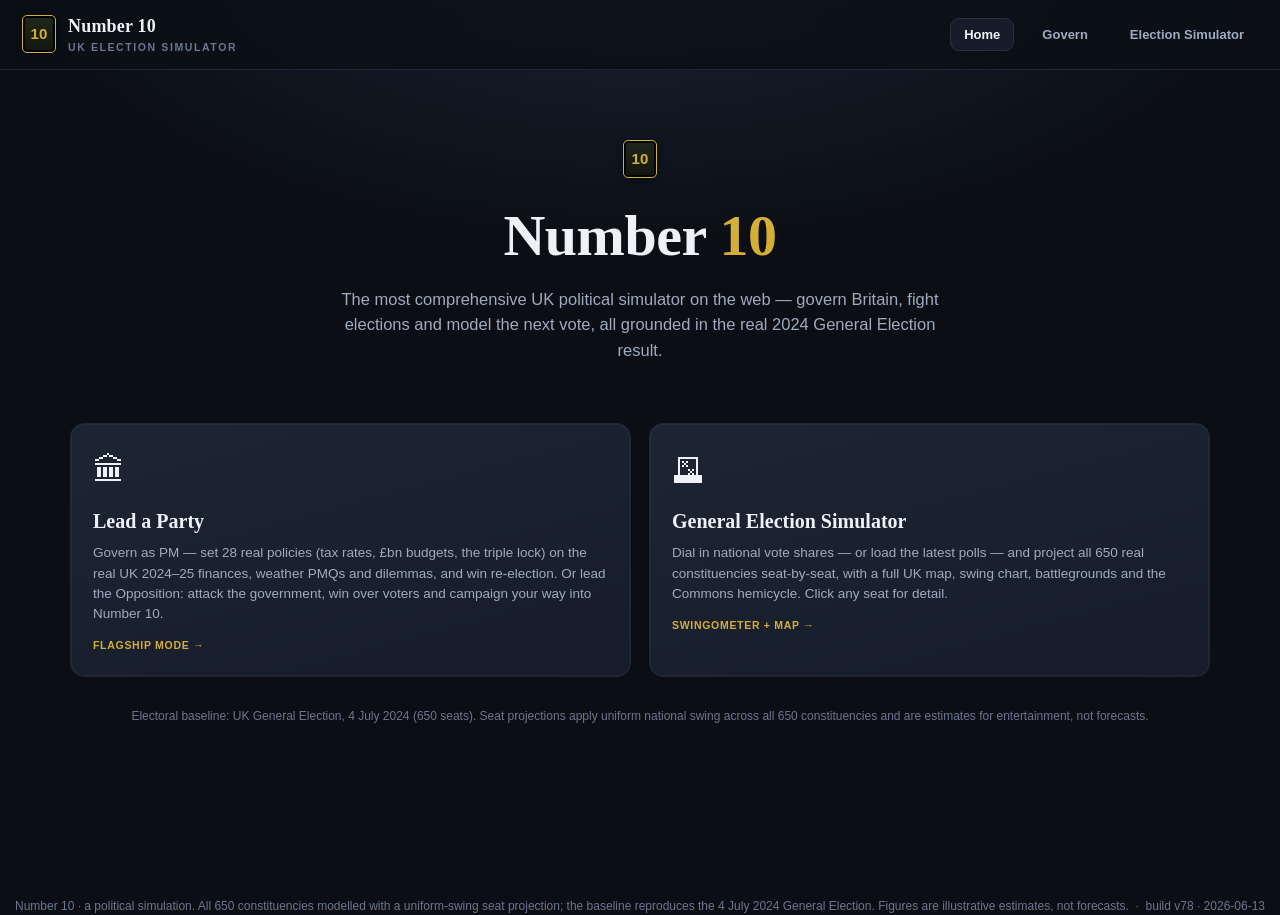
==== commit 3a50da6e: "Sticky live-result bar on mobile so the simulator finally feels right The honest truth: the simulato" ====
--- a/index.html
+++ b/index.html
@@ -6,7 +6,7 @@
   <meta name="viewport" content="width=device-width, initial-scale=1" />
   <title>Number 10 — UK Election &amp; Government Simulator</title>
   <meta name="description" content="A comprehensive UK political simulator: govern the country, fight general elections, by-elections and local elections across all 650 constituencies, based on the real 2024 General Election result." />
-  <link rel="stylesheet" href="./assets/election-game/styles.css?v=77" />
+  <link rel="stylesheet" href="./assets/election-game/styles.css?v=78" />
 </head>
 
 <body>
@@ -31,18 +31,18 @@
   <div class="foot">
     Number 10 · a political simulation. All 650 constituencies modelled with a uniform-swing seat
     projection; the baseline reproduces the 4 July 2024 General Election. Figures are illustrative
-    estimates, not forecasts. &nbsp;·&nbsp; <span id="buildstamp">build v77 · 2026-06-13</span>
+    estimates, not forecasts. &nbsp;·&nbsp; <span id="buildstamp">build v78 · 2026-06-13</span>
   </div>
 
   <div class="toast" id="toast"></div>
 
-  <script src="./assets/election-game/data.js?v=77"></script>
-  <script src="./assets/election-game/constituencies.js?v=77"></script>
-  <script src="./assets/election-game/boundaries.js?v=77"></script>
-  <script src="./assets/election-game/polls.js?v=77"></script>
-  <script src="./assets/election-game/engine.js?v=77"></script>
-  <script src="./assets/election-game/ui.js?v=77"></script>
-  <script src="./assets/election-game/main.js?v=77"></script>
+  <script src="./assets/election-game/data.js?v=78"></script>
+  <script src="./assets/election-game/constituencies.js?v=78"></script>
+  <script src="./assets/election-game/boundaries.js?v=78"></script>
+  <script src="./assets/election-game/polls.js?v=78"></script>
+  <script src="./assets/election-game/engine.js?v=78"></script>
+  <script src="./assets/election-game/ui.js?v=78"></script>
+  <script src="./assets/election-game/main.js?v=78"></script>
 </body>
 
 </html>
--- a/assets/election-game/styles.css
+++ b/assets/election-game/styles.css
@@ -880,6 +880,40 @@
   .targets-summary { grid-template-columns: repeat(2, 1fr); }
 }
 
+/* Sticky compact result bar — always visible above the controls so the user
+   sees their projection update live as they drag sliders, without scrolling.
+   Subtle on desktop (sits inline above the grid), sticky on mobile. */
+.sim-stickybar { display: flex; align-items: center; gap: 12px; padding: 10px 14px;
+  background: linear-gradient(180deg, var(--panel), var(--panel-2));
+  border: 1px solid var(--border-soft); border-radius: 12px;
+  box-shadow: var(--shadow), var(--ring); margin-bottom: 14px;
+  font-variant-numeric: tabular-nums; }
+.ssb-sw { width: 14px; height: 14px; border-radius: 4px; flex: none; }
+.ssb-name { font-weight: 900; font-size: 14.5px; letter-spacing: -.2px; }
+.ssb-seats { display: inline-flex; align-items: baseline; gap: 4px; margin-left: auto; }
+.ssb-seats b { font-size: 18px; font-weight: 900; letter-spacing: -.3px; }
+.ssb-seats small { font-size: 10px; color: var(--ink-faint); text-transform: uppercase; letter-spacing: .8px; font-weight: 700; }
+.ssb-maj { font-size: 12px; font-weight: 700; padding: 4px 10px; border-radius: 999px;
+  background: var(--bg-2); border: 1px solid var(--border-soft); }
+/* Mobile-only — on desktop the side-by-side layout means the user can
+   already see both controls and result, so the sticky bar isn't needed. */
+@media (min-width: 821px) {
+  #sim-stickybar-mount { display: none; }
+}
+@media (max-width: 820px) {
+  /* sticky on mobile so it follows you as you scroll the sliders */
+  #sim-stickybar-mount { position: sticky; top: 56px; z-index: 4; }
+  .sim-stickybar { margin: 0 0 12px; padding: 9px 12px;
+    backdrop-filter: blur(10px); -webkit-backdrop-filter: blur(10px);
+    background: rgba(22,28,41,.88); }
+}
+@media (max-width: 380px) {
+  .sim-stickybar { padding: 8px 10px; gap: 8px; }
+  .ssb-name { font-size: 13px; }
+  .ssb-seats b { font-size: 16px; }
+  .ssb-maj { font-size: 11px; padding: 3px 8px; }
+}
+
 /* Simulator view toggle — Projection vs Today's House */
 .sim-view-toggle { display: inline-flex; background: var(--bg-2);
   border: 1px solid var(--border-soft); border-radius: 12px;
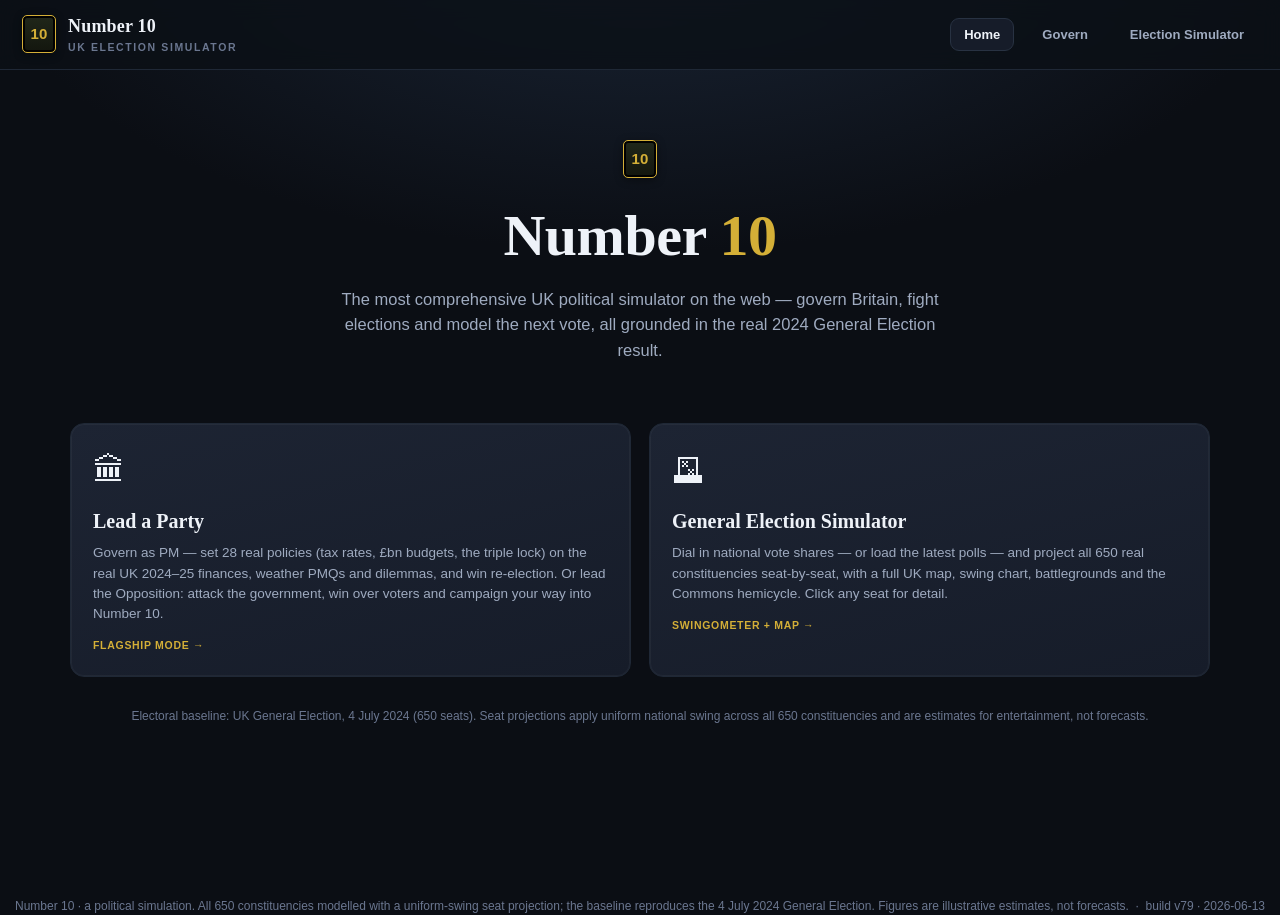
==== commit f51bf546: "Fix off-note visible at 100%, drop redundant title + duplicate headline Your screenshot showed three" ====
--- a/index.html
+++ b/index.html
@@ -6,7 +6,7 @@
   <meta name="viewport" content="width=device-width, initial-scale=1" />
   <title>Number 10 — UK Election &amp; Government Simulator</title>
   <meta name="description" content="A comprehensive UK political simulator: govern the country, fight general elections, by-elections and local elections across all 650 constituencies, based on the real 2024 General Election result." />
-  <link rel="stylesheet" href="./assets/election-game/styles.css?v=78" />
+  <link rel="stylesheet" href="./assets/election-game/styles.css?v=79" />
 </head>
 
 <body>
@@ -31,18 +31,18 @@
   <div class="foot">
     Number 10 · a political simulation. All 650 constituencies modelled with a uniform-swing seat
     projection; the baseline reproduces the 4 July 2024 General Election. Figures are illustrative
-    estimates, not forecasts. &nbsp;·&nbsp; <span id="buildstamp">build v78 · 2026-06-13</span>
+    estimates, not forecasts. &nbsp;·&nbsp; <span id="buildstamp">build v79 · 2026-06-13</span>
   </div>
 
   <div class="toast" id="toast"></div>
 
-  <script src="./assets/election-game/data.js?v=78"></script>
-  <script src="./assets/election-game/constituencies.js?v=78"></script>
-  <script src="./assets/election-game/boundaries.js?v=78"></script>
-  <script src="./assets/election-game/polls.js?v=78"></script>
-  <script src="./assets/election-game/engine.js?v=78"></script>
-  <script src="./assets/election-game/ui.js?v=78"></script>
-  <script src="./assets/election-game/main.js?v=78"></script>
+  <script src="./assets/election-game/data.js?v=79"></script>
+  <script src="./assets/election-game/constituencies.js?v=79"></script>
+  <script src="./assets/election-game/boundaries.js?v=79"></script>
+  <script src="./assets/election-game/polls.js?v=79"></script>
+  <script src="./assets/election-game/engine.js?v=79"></script>
+  <script src="./assets/election-game/ui.js?v=79"></script>
+  <script src="./assets/election-game/main.js?v=79"></script>
 </body>
 
 </html>
--- a/assets/election-game/styles.css
+++ b/assets/election-game/styles.css
@@ -430,6 +430,9 @@
 .sim-offnote { display: block; font-size: 11.5px; color: var(--warn); font-weight: 500;
   background: rgba(234,179,8,.08); border: 1px solid rgba(234,179,8,.3); border-radius: 9px;
   padding: 8px 11px; margin-bottom: 12px; line-height: 1.4; }
+/* honour the hidden attribute — my display:block above otherwise overrides the
+   browser's default *[hidden]{display:none} so the note stayed visible. */
+.sim-offnote[hidden] { display: none !important; }
 .sim-help { margin-top: 12px; }
 .sim-help summary { cursor: pointer; font-size: 12.5px; color: var(--commons-l); font-weight: 600; list-style: none; }
 .sim-help summary::-webkit-details-marker { display: none; }
@@ -880,21 +883,31 @@
   .targets-summary { grid-template-columns: repeat(2, 1fr); }
 }
 
+/* Mobile-only: hide the page title + subtitle. The view toggle + sticky bar
+   communicate where we are; the title was just stealing precious viewport.
+   Also hide the duplicate "Largest party" headline below the sliders — the
+   sticky bar already shows that information, no point repeating it. */
+@media (max-width: 820px) {
+  .sim-page-title, .sim-page-subtitle, .sim-headline-row { display: none; }
+}
+
 /* Sticky compact result bar — always visible above the controls so the user
    sees their projection update live as they drag sliders, without scrolling.
    Subtle on desktop (sits inline above the grid), sticky on mobile. */
-.sim-stickybar { display: flex; align-items: center; gap: 12px; padding: 10px 14px;
-  background: linear-gradient(180deg, var(--panel), var(--panel-2));
-  border: 1px solid var(--border-soft); border-radius: 12px;
-  box-shadow: var(--shadow), var(--ring); margin-bottom: 14px;
+.sim-stickybar { display: grid; grid-template-columns: auto auto 1fr auto; gap: 10px;
+  align-items: center; padding: 14px 16px;
+  background: linear-gradient(135deg, var(--panel), var(--panel-2));
+  border: 1px solid var(--border-soft); border-radius: 14px;
+  box-shadow: var(--shadow-lg), var(--ring); margin-bottom: 14px;
   font-variant-numeric: tabular-nums; }
-.ssb-sw { width: 14px; height: 14px; border-radius: 4px; flex: none; }
-.ssb-name { font-weight: 900; font-size: 14.5px; letter-spacing: -.2px; }
-.ssb-seats { display: inline-flex; align-items: baseline; gap: 4px; margin-left: auto; }
-.ssb-seats b { font-size: 18px; font-weight: 900; letter-spacing: -.3px; }
-.ssb-seats small { font-size: 10px; color: var(--ink-faint); text-transform: uppercase; letter-spacing: .8px; font-weight: 700; }
-.ssb-maj { font-size: 12px; font-weight: 700; padding: 4px 10px; border-radius: 999px;
-  background: var(--bg-2); border: 1px solid var(--border-soft); }
+.ssb-sw { width: 22px; height: 22px; border-radius: 6px; flex: none;
+  box-shadow: 0 0 0 1px rgba(255,255,255,.06) inset; }
+.ssb-name { font-weight: 900; font-size: 17px; letter-spacing: -.3px; line-height: 1; }
+.ssb-seats { display: inline-flex; align-items: baseline; gap: 5px; justify-self: end; }
+.ssb-seats b { font-size: 24px; font-weight: 900; letter-spacing: -.5px; line-height: 1; }
+.ssb-seats small { font-size: 9.5px; color: var(--ink-faint); text-transform: uppercase; letter-spacing: 1px; font-weight: 700; }
+.ssb-maj { font-size: 12px; font-weight: 800; padding: 6px 12px; border-radius: 999px;
+  background: var(--bg-2); border: 1px solid var(--border-soft); justify-self: end; white-space: nowrap; }
 /* Mobile-only — on desktop the side-by-side layout means the user can
    already see both controls and result, so the sticky bar isn't needed. */
 @media (min-width: 821px) {
@@ -908,10 +921,12 @@
     background: rgba(22,28,41,.88); }
 }
 @media (max-width: 380px) {
-  .sim-stickybar { padding: 8px 10px; gap: 8px; }
-  .ssb-name { font-size: 13px; }
-  .ssb-seats b { font-size: 16px; }
-  .ssb-maj { font-size: 11px; padding: 3px 8px; }
+  .sim-stickybar { padding: 11px 12px; gap: 8px; grid-template-columns: auto auto 1fr; }
+  .sim-stickybar .ssb-maj { grid-column: 1 / -1; justify-self: stretch; text-align: center; }
+  .ssb-sw { width: 18px; height: 18px; }
+  .ssb-name { font-size: 14px; }
+  .ssb-seats b { font-size: 20px; }
+  .ssb-maj { font-size: 11.5px; padding: 5px 10px; }
 }
 
 /* Simulator view toggle — Projection vs Today's House */
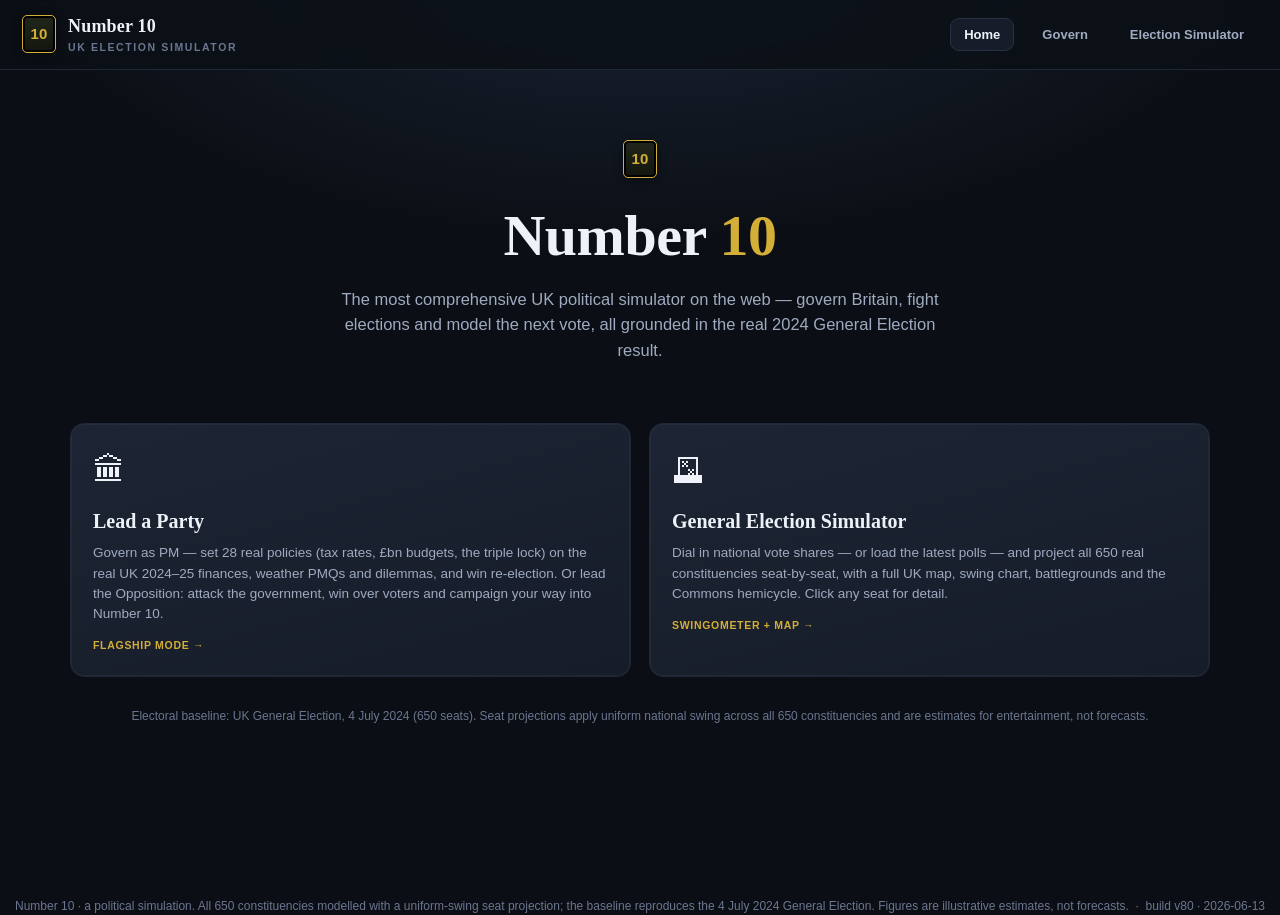
==== commit 16f05878: "Fix view toggle, collapse secondary panels, prevent mobile zoom-out THREE THINGS YOU FLAGGED, ALL RE" ====
--- a/index.html
+++ b/index.html
@@ -6,7 +6,7 @@
   <meta name="viewport" content="width=device-width, initial-scale=1" />
   <title>Number 10 — UK Election &amp; Government Simulator</title>
   <meta name="description" content="A comprehensive UK political simulator: govern the country, fight general elections, by-elections and local elections across all 650 constituencies, based on the real 2024 General Election result." />
-  <link rel="stylesheet" href="./assets/election-game/styles.css?v=79" />
+  <link rel="stylesheet" href="./assets/election-game/styles.css?v=80" />
 </head>
 
 <body>
@@ -31,18 +31,18 @@
   <div class="foot">
     Number 10 · a political simulation. All 650 constituencies modelled with a uniform-swing seat
     projection; the baseline reproduces the 4 July 2024 General Election. Figures are illustrative
-    estimates, not forecasts. &nbsp;·&nbsp; <span id="buildstamp">build v79 · 2026-06-13</span>
+    estimates, not forecasts. &nbsp;·&nbsp; <span id="buildstamp">build v80 · 2026-06-13</span>
   </div>
 
   <div class="toast" id="toast"></div>
 
-  <script src="./assets/election-game/data.js?v=79"></script>
-  <script src="./assets/election-game/constituencies.js?v=79"></script>
-  <script src="./assets/election-game/boundaries.js?v=79"></script>
-  <script src="./assets/election-game/polls.js?v=79"></script>
-  <script src="./assets/election-game/engine.js?v=79"></script>
-  <script src="./assets/election-game/ui.js?v=79"></script>
-  <script src="./assets/election-game/main.js?v=79"></script>
+  <script src="./assets/election-game/data.js?v=80"></script>
+  <script src="./assets/election-game/constituencies.js?v=80"></script>
+  <script src="./assets/election-game/boundaries.js?v=80"></script>
+  <script src="./assets/election-game/polls.js?v=80"></script>
+  <script src="./assets/election-game/engine.js?v=80"></script>
+  <script src="./assets/election-game/ui.js?v=80"></script>
+  <script src="./assets/election-game/main.js?v=80"></script>
 </body>
 
 </html>
--- a/assets/election-game/styles.css
+++ b/assets/election-game/styles.css
@@ -43,7 +43,11 @@
 }
 
 * { box-sizing: border-box; }
-html, body { margin: 0; padding: 0; }
+html, body { margin: 0; padding: 0; max-width: 100vw; overflow-x: hidden; }
+/* Belt-and-braces: any descendant that overflows horizontally gets clipped at
+   the viewport instead of forcing a zoom-out. SVGs and tables get their own
+   wrappers with overflow-x: auto where they need to scroll. */
+img, svg, table { max-width: 100%; }
 body {
   font-family: var(--font);
   background:
@@ -691,7 +695,7 @@
 /* sub-tabs and map toggle keep the boxed look but stay subtle */
 .tabs.subtabs, .maptoggle { background: var(--bg-2); }
 
-table.tbl { width: 100%; border-collapse: collapse; font-size: 13px; }
+table.tbl { width: 100%; min-width: 0; border-collapse: collapse; font-size: 13px; table-layout: auto; }
 table.tbl th, table.tbl td { text-align: left; padding: 7px 8px; border-bottom: 1px solid var(--border); }
 table.tbl th { color: var(--ink-dim); font-size: 11px; text-transform: uppercase; letter-spacing: .5px; }
 table.tbl td.num, table.tbl th.num { text-align: right; font-variant-numeric: tabular-nums; }
@@ -891,6 +895,23 @@
   .sim-page-title, .sim-page-subtitle, .sim-headline-row { display: none; }
 }
 
+/* "More analysis & tools" — secondary panels collapsed behind one expand.
+   On mobile that's the only way to keep the scroll length sane; on desktop
+   it stays open by default. */
+.sim-deep > .sim-deep-summary { list-style: none; cursor: pointer;
+  display: inline-flex; align-items: center; gap: 6px; padding: 10px 16px; margin-top: 16px;
+  background: var(--bg-2); border: 1px solid var(--border-soft); border-radius: 999px;
+  color: var(--ink-dim); font-weight: 700; font-size: 13px; transition: color .15s, border-color .15s; }
+.sim-deep > .sim-deep-summary::-webkit-details-marker { display: none; }
+.sim-deep > .sim-deep-summary:hover { color: var(--gold); border-color: var(--gold); }
+.sim-deep-arrow { font-size: 14px; transition: transform .2s; }
+.sim-deep[open] > .sim-deep-summary .sim-deep-arrow { transform: rotate(180deg); }
+@media (max-width: 820px) {
+  /* default closed on mobile; the [open] attribute set in markup is the
+     desktop default — strip it via the close-by-default selector below */
+  .sim-deep:not([data-keep-open]):not([open]) { /* state when user has closed it */ }
+}
+
 /* Sticky compact result bar — always visible above the controls so the user
    sees their projection update live as they drag sliders, without scrolling.
    Subtle on desktop (sits inline above the grid), sticky on mobile. */
@@ -933,10 +954,13 @@
 .sim-view-toggle { display: inline-flex; background: var(--bg-2);
   border: 1px solid var(--border-soft); border-radius: 12px;
   padding: 4px; gap: 3px; margin: -4px 0 16px; }
-.sim-view-pill { padding: 7px 14px; border-radius: 8px; cursor: pointer;
+.sim-view-pill { padding: 7px 12px; border-radius: 8px; cursor: pointer;
   background: transparent; border: 1px solid transparent; color: var(--ink-dim);
-  font-weight: 600; font-size: 13px; font-family: inherit; height: 32px;
-  transition: background .15s, color .15s; white-space: nowrap; }
+  font-weight: 600; font-size: 13px; font-family: inherit; height: 32px; flex: 1;
+  text-align: center; min-width: 0;
+  transition: background .15s, color .15s; white-space: nowrap;
+  text-overflow: ellipsis; overflow: hidden; }
+.sim-view-toggle { width: 100%; max-width: 100%; }
 .sim-view-pill:hover { color: var(--ink); }
 .sim-view-pill.on { background: var(--panel-2); border-color: var(--border); color: var(--ink);
   box-shadow: 0 1px 3px rgba(0,0,0,.3); }
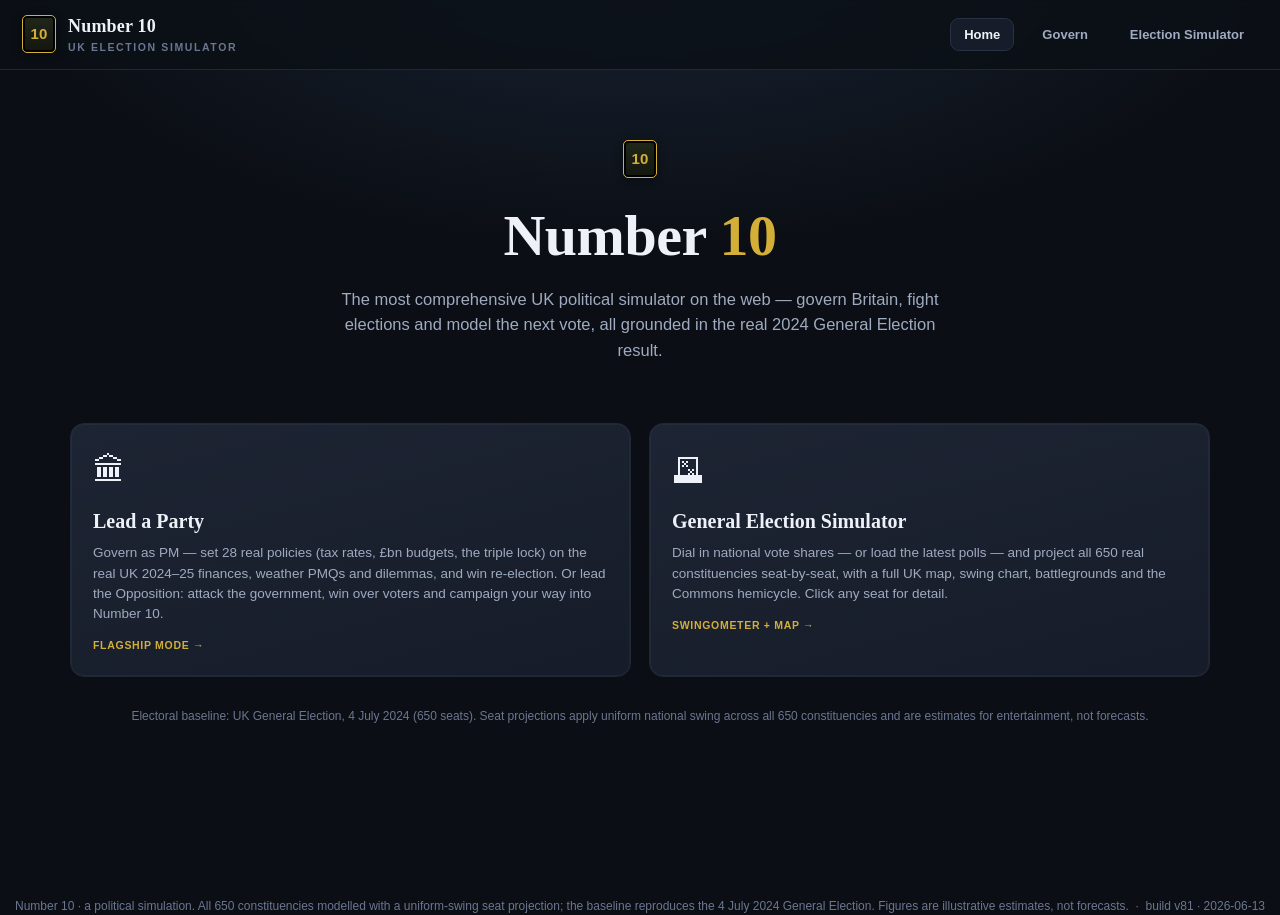
==== commit 190638c9: "Anti-overflow CSS reset so panel content stops being clipped Your screenshot showed text inside the " ====
--- a/index.html
+++ b/index.html
@@ -6,7 +6,7 @@
   <meta name="viewport" content="width=device-width, initial-scale=1" />
   <title>Number 10 — UK Election &amp; Government Simulator</title>
   <meta name="description" content="A comprehensive UK political simulator: govern the country, fight general elections, by-elections and local elections across all 650 constituencies, based on the real 2024 General Election result." />
-  <link rel="stylesheet" href="./assets/election-game/styles.css?v=80" />
+  <link rel="stylesheet" href="./assets/election-game/styles.css?v=81" />
 </head>
 
 <body>
@@ -31,18 +31,18 @@
   <div class="foot">
     Number 10 · a political simulation. All 650 constituencies modelled with a uniform-swing seat
     projection; the baseline reproduces the 4 July 2024 General Election. Figures are illustrative
-    estimates, not forecasts. &nbsp;·&nbsp; <span id="buildstamp">build v80 · 2026-06-13</span>
+    estimates, not forecasts. &nbsp;·&nbsp; <span id="buildstamp">build v81 · 2026-06-13</span>
   </div>
 
   <div class="toast" id="toast"></div>
 
-  <script src="./assets/election-game/data.js?v=80"></script>
-  <script src="./assets/election-game/constituencies.js?v=80"></script>
-  <script src="./assets/election-game/boundaries.js?v=80"></script>
-  <script src="./assets/election-game/polls.js?v=80"></script>
-  <script src="./assets/election-game/engine.js?v=80"></script>
-  <script src="./assets/election-game/ui.js?v=80"></script>
-  <script src="./assets/election-game/main.js?v=80"></script>
+  <script src="./assets/election-game/data.js?v=81"></script>
+  <script src="./assets/election-game/constituencies.js?v=81"></script>
+  <script src="./assets/election-game/boundaries.js?v=81"></script>
+  <script src="./assets/election-game/polls.js?v=81"></script>
+  <script src="./assets/election-game/engine.js?v=81"></script>
+  <script src="./assets/election-game/ui.js?v=81"></script>
+  <script src="./assets/election-game/main.js?v=81"></script>
 </body>
 
 </html>
--- a/assets/election-game/styles.css
+++ b/assets/election-game/styles.css
@@ -42,12 +42,25 @@
   --font-display: "Georgia", "Times New Roman", serif;
 }
 
-* { box-sizing: border-box; }
-html, body { margin: 0; padding: 0; max-width: 100vw; overflow-x: hidden; }
-/* Belt-and-braces: any descendant that overflows horizontally gets clipped at
-   the viewport instead of forcing a zoom-out. SVGs and tables get their own
-   wrappers with overflow-x: auto where they need to scroll. */
+* { box-sizing: border-box; min-width: 0; }
+html, body { margin: 0; padding: 0; overflow-x: hidden; }
+/* Canonical anti-overflow chain:
+   - min-width: 0 on all flex/grid items so they shrink to fit
+   - max-width: 100% on every replaced element (img/svg/table) so they never push
+     their parent wider than viewport
+   - overflow-wrap on text containers so a long unbreakable word can't burst out
+*/
 img, svg, table { max-width: 100%; }
+.panel, .panel p, .panel h2, .panel h3, .panel h4, .panel li,
+.panel span, .panel div, .panel small, .modal p {
+  overflow-wrap: anywhere; word-break: normal;
+}
+/* Make any table that risks horizontal overflow scrollable inside its panel
+   instead of forcing the whole page wider than the viewport. The wrapping
+   div renders horizontally scrollable; the table renders normally. */
+.tbl-scroll { max-width: 100%; overflow-x: auto; -webkit-overflow-scrolling: touch; }
+.panel { min-width: 0; }
+.panel * { min-width: 0; }
 body {
   font-family: var(--font);
   background:
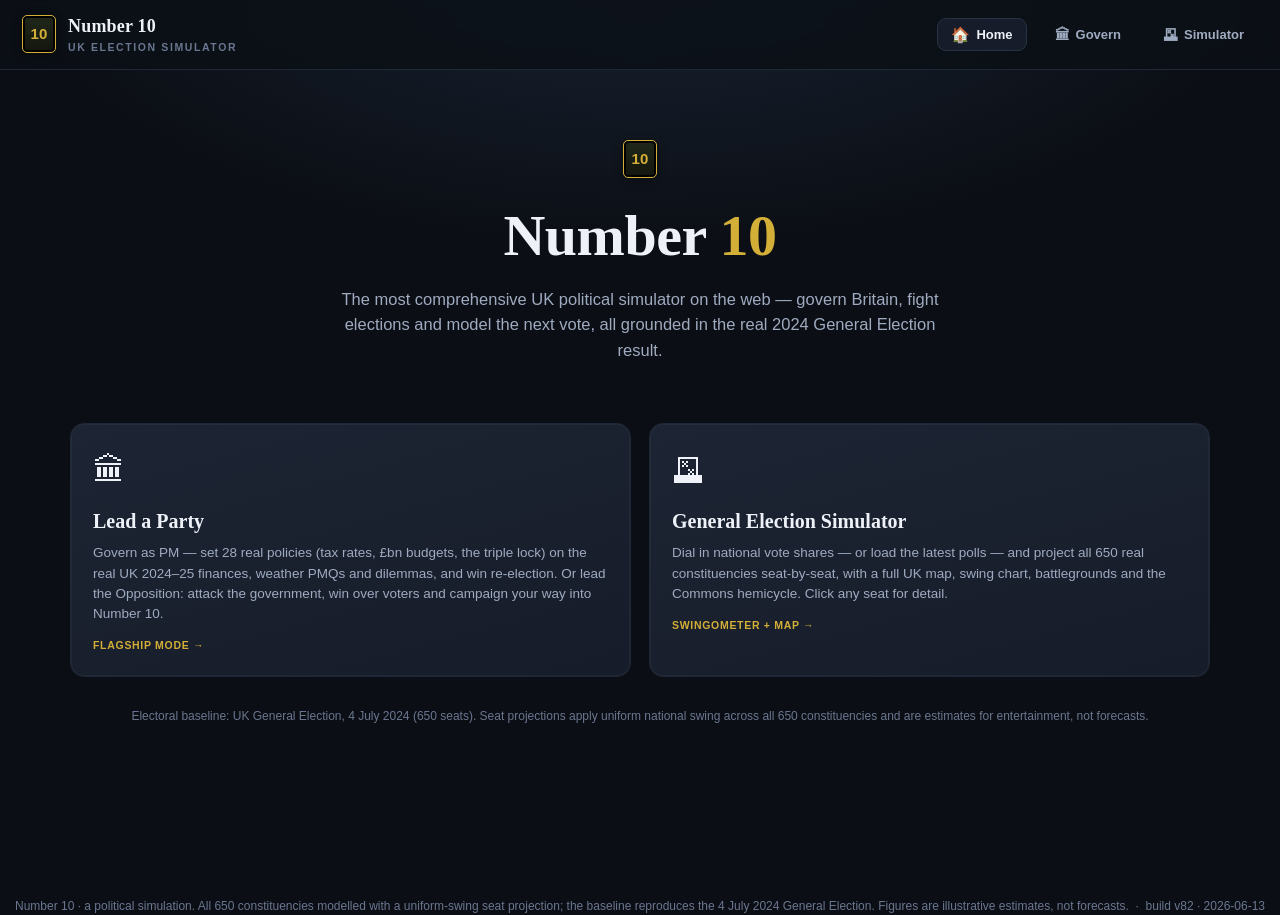
==== commit 2250f3c3: "Nav bar icon-only on mobile, conservative wrap, deeper overflow chain Deep audit this time. Found th" ====
--- a/index.html
+++ b/index.html
@@ -6,7 +6,7 @@
   <meta name="viewport" content="width=device-width, initial-scale=1" />
   <title>Number 10 — UK Election &amp; Government Simulator</title>
   <meta name="description" content="A comprehensive UK political simulator: govern the country, fight general elections, by-elections and local elections across all 650 constituencies, based on the real 2024 General Election result." />
-  <link rel="stylesheet" href="./assets/election-game/styles.css?v=81" />
+  <link rel="stylesheet" href="./assets/election-game/styles.css?v=82" />
 </head>
 
 <body>
@@ -19,9 +19,9 @@
       </div>
     </div>
     <div class="spacer"></div>
-    <button class="nav-btn" data-nav="home">Home</button>
-    <button class="nav-btn" data-nav="govern">Govern</button>
-    <button class="nav-btn" data-nav="simulator">Election Simulator</button>
+    <button class="nav-btn" data-nav="home"><span class="nav-icon">🏠</span><span class="nav-text">Home</span></button>
+    <button class="nav-btn" data-nav="govern"><span class="nav-icon">🏛</span><span class="nav-text">Govern</span></button>
+    <button class="nav-btn" data-nav="simulator"><span class="nav-icon">🗳</span><span class="nav-text">Simulator</span></button>
   </header>
 
   <main class="wrap">
@@ -31,18 +31,18 @@
   <div class="foot">
     Number 10 · a political simulation. All 650 constituencies modelled with a uniform-swing seat
     projection; the baseline reproduces the 4 July 2024 General Election. Figures are illustrative
-    estimates, not forecasts. &nbsp;·&nbsp; <span id="buildstamp">build v81 · 2026-06-13</span>
+    estimates, not forecasts. &nbsp;·&nbsp; <span id="buildstamp">build v82 · 2026-06-13</span>
   </div>
 
   <div class="toast" id="toast"></div>
 
-  <script src="./assets/election-game/data.js?v=81"></script>
-  <script src="./assets/election-game/constituencies.js?v=81"></script>
-  <script src="./assets/election-game/boundaries.js?v=81"></script>
-  <script src="./assets/election-game/polls.js?v=81"></script>
-  <script src="./assets/election-game/engine.js?v=81"></script>
-  <script src="./assets/election-game/ui.js?v=81"></script>
-  <script src="./assets/election-game/main.js?v=81"></script>
+  <script src="./assets/election-game/data.js?v=82"></script>
+  <script src="./assets/election-game/constituencies.js?v=82"></script>
+  <script src="./assets/election-game/boundaries.js?v=82"></script>
+  <script src="./assets/election-game/polls.js?v=82"></script>
+  <script src="./assets/election-game/engine.js?v=82"></script>
+  <script src="./assets/election-game/ui.js?v=82"></script>
+  <script src="./assets/election-game/main.js?v=82"></script>
 </body>
 
 </html>
--- a/assets/election-game/styles.css
+++ b/assets/election-game/styles.css
@@ -51,16 +51,25 @@
    - overflow-wrap on text containers so a long unbreakable word can't burst out
 */
 img, svg, table { max-width: 100%; }
-.panel, .panel p, .panel h2, .panel h3, .panel h4, .panel li,
-.panel span, .panel div, .panel small, .modal p {
-  overflow-wrap: anywhere; word-break: normal;
+/* Conservative: break only words that genuinely don't fit (overflow-wrap:
+   break-word). Earlier I had `anywhere` here which made paragraphs split
+   mid-word everywhere — that's what produced "documented ch... anges"
+   in your screenshot. */
+.panel p, .panel h2, .panel h3, .panel h4, .panel li, .modal p {
+  overflow-wrap: break-word;
 }
 /* Make any table that risks horizontal overflow scrollable inside its panel
    instead of forcing the whole page wider than the viewport. The wrapping
    div renders horizontally scrollable; the table renders normally. */
 .tbl-scroll { max-width: 100%; overflow-x: auto; -webkit-overflow-scrolling: touch; }
-.panel { min-width: 0; }
+.panel { min-width: 0; max-width: 100%; }
 .panel * { min-width: 0; }
+/* Belt-and-braces: any direct child of #sim-results or #app that's
+   somehow still claiming a wider min-width gets clipped to its container. */
+#app, #app > *, #sim-results, #sim-results > * { max-width: 100%; }
+/* The dash grid on the govern screen and any .split parent stays
+   constrained — its children can shrink in flex/grid. */
+.dash, .split, .viz2, .two { min-width: 0; }
 body {
   font-family: var(--font);
   background:
@@ -94,10 +103,13 @@
 .brand .sub { font-size: 10.5px; color: var(--ink-faint); font-weight: 700; letter-spacing: 1.6px; text-transform: uppercase; }
 .topbar .spacer { flex: 1; }
 .nav-btn {
+  display: inline-flex; align-items: center; gap: 6px;
   background: transparent; color: var(--ink-dim); border: 1px solid transparent;
   padding: 8px 13px; border-radius: 9px; cursor: pointer; font-weight: 600; font-size: 13px;
+  font-family: inherit; white-space: nowrap;
   transition: color .15s, background .15s, border-color .15s;
 }
+.nav-btn .nav-icon { font-size: 15px; line-height: 1; }
 .nav-btn:hover { color: var(--ink); background: var(--panel); }
 .nav-btn.active { color: var(--ink); background: var(--panel); border-color: var(--border); }
 
@@ -1099,7 +1111,12 @@
   .topbar .brand .ttl { font-size: 16px; }
   .topbar .brand .sub { display: none; }
   .topbar .spacer { flex: 1; min-width: 8px; }
-  .nav-btn { padding: 7px 11px; font-size: 12.5px; flex-shrink: 0; height: 32px; }
+  .nav-btn { padding: 7px 9px; font-size: 12px; flex-shrink: 0; height: 32px; gap: 0; }
+  /* On mobile we hide the text labels and show just the icon — the
+     active button is highlighted so the user can still tell which screen
+     they're on without "Election Simulator" overflowing the bar. */
+  .nav-btn .nav-text { display: none; }
+  .nav-btn .nav-icon { font-size: 17px; }
 
   /* headline / hero / modes / modals untouched in this block */
   .hero { padding: 24px 6px 18px; }
@@ -1163,6 +1180,7 @@
 }
 @media (max-width: 380px) {
   .nav-btn { padding: 5px 7px; font-size: 11px; }
+  .nav-btn .nav-icon { font-size: 16px; }
   .kpi .v { font-size: 15px; }
   .topbar .brand .ttl { font-size: 14px; }
 }
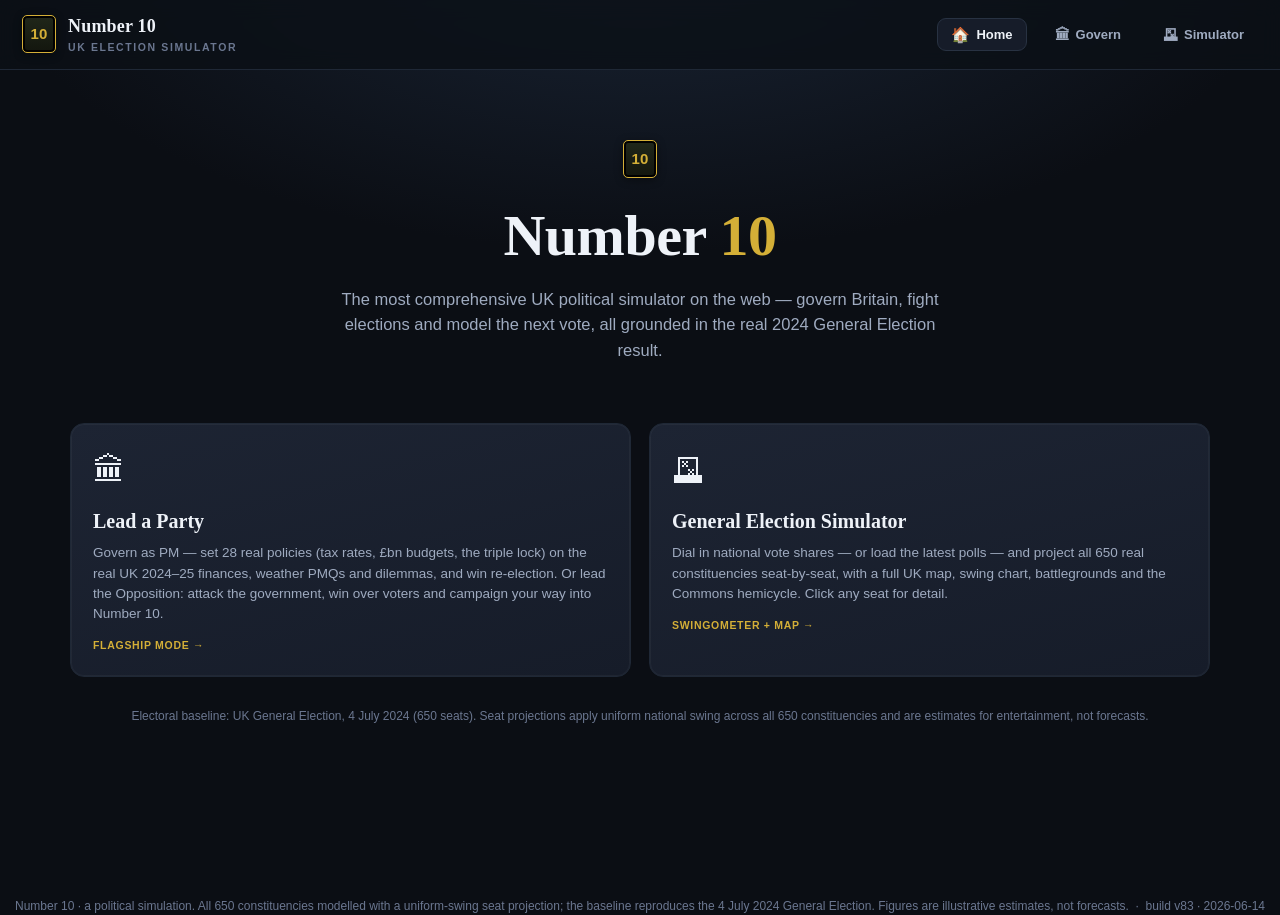
==== commit 376ad76d: "Today's House: seat-level map deltas, no sliders, seats sorted by count Three things in this batch: " ====
--- a/index.html
+++ b/index.html
@@ -6,7 +6,7 @@
   <meta name="viewport" content="width=device-width, initial-scale=1" />
   <title>Number 10 — UK Election &amp; Government Simulator</title>
   <meta name="description" content="A comprehensive UK political simulator: govern the country, fight general elections, by-elections and local elections across all 650 constituencies, based on the real 2024 General Election result." />
-  <link rel="stylesheet" href="./assets/election-game/styles.css?v=82" />
+  <link rel="stylesheet" href="./assets/election-game/styles.css?v=83" />
 </head>
 
 <body>
@@ -31,18 +31,18 @@
   <div class="foot">
     Number 10 · a political simulation. All 650 constituencies modelled with a uniform-swing seat
     projection; the baseline reproduces the 4 July 2024 General Election. Figures are illustrative
-    estimates, not forecasts. &nbsp;·&nbsp; <span id="buildstamp">build v82 · 2026-06-13</span>
+    estimates, not forecasts. &nbsp;·&nbsp; <span id="buildstamp">build v83 · 2026-06-14</span>
   </div>
 
   <div class="toast" id="toast"></div>
 
-  <script src="./assets/election-game/data.js?v=82"></script>
-  <script src="./assets/election-game/constituencies.js?v=82"></script>
-  <script src="./assets/election-game/boundaries.js?v=82"></script>
-  <script src="./assets/election-game/polls.js?v=82"></script>
-  <script src="./assets/election-game/engine.js?v=82"></script>
-  <script src="./assets/election-game/ui.js?v=82"></script>
-  <script src="./assets/election-game/main.js?v=82"></script>
+  <script src="./assets/election-game/data.js?v=83"></script>
+  <script src="./assets/election-game/constituencies.js?v=83"></script>
+  <script src="./assets/election-game/boundaries.js?v=83"></script>
+  <script src="./assets/election-game/polls.js?v=83"></script>
+  <script src="./assets/election-game/engine.js?v=83"></script>
+  <script src="./assets/election-game/ui.js?v=83"></script>
+  <script src="./assets/election-game/main.js?v=83"></script>
 </body>
 
 </html>
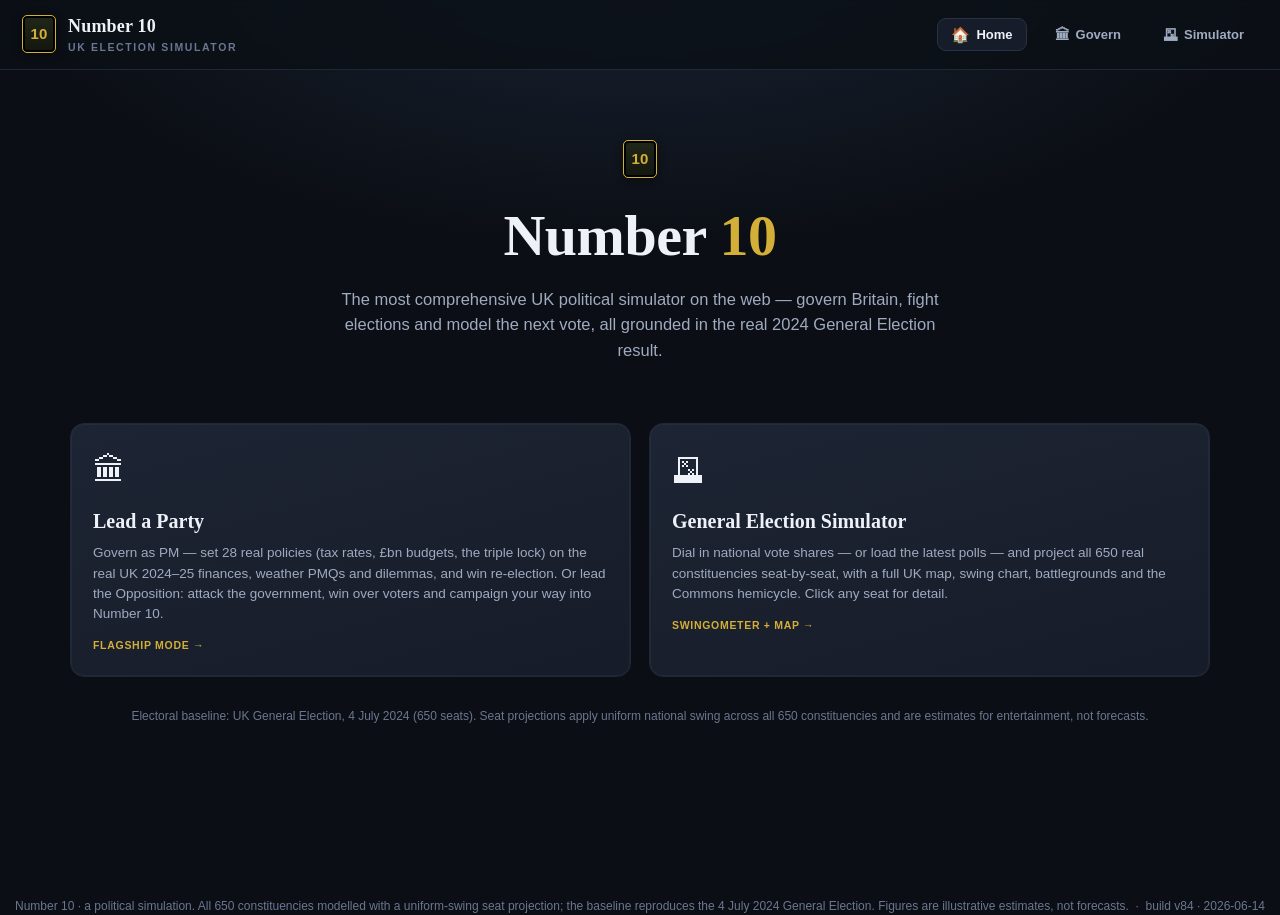
==== commit 8b238349: "Model: splinter-party affinity + MP incumbency for the projection Two real model fixes for Restore B" ====
--- a/index.html
+++ b/index.html
@@ -6,7 +6,7 @@
   <meta name="viewport" content="width=device-width, initial-scale=1" />
   <title>Number 10 — UK Election &amp; Government Simulator</title>
   <meta name="description" content="A comprehensive UK political simulator: govern the country, fight general elections, by-elections and local elections across all 650 constituencies, based on the real 2024 General Election result." />
-  <link rel="stylesheet" href="./assets/election-game/styles.css?v=83" />
+  <link rel="stylesheet" href="./assets/election-game/styles.css?v=84" />
 </head>
 
 <body>
@@ -31,18 +31,18 @@
   <div class="foot">
     Number 10 · a political simulation. All 650 constituencies modelled with a uniform-swing seat
     projection; the baseline reproduces the 4 July 2024 General Election. Figures are illustrative
-    estimates, not forecasts. &nbsp;·&nbsp; <span id="buildstamp">build v83 · 2026-06-14</span>
+    estimates, not forecasts. &nbsp;·&nbsp; <span id="buildstamp">build v84 · 2026-06-14</span>
   </div>
 
   <div class="toast" id="toast"></div>
 
-  <script src="./assets/election-game/data.js?v=83"></script>
-  <script src="./assets/election-game/constituencies.js?v=83"></script>
-  <script src="./assets/election-game/boundaries.js?v=83"></script>
-  <script src="./assets/election-game/polls.js?v=83"></script>
-  <script src="./assets/election-game/engine.js?v=83"></script>
-  <script src="./assets/election-game/ui.js?v=83"></script>
-  <script src="./assets/election-game/main.js?v=83"></script>
+  <script src="./assets/election-game/data.js?v=84"></script>
+  <script src="./assets/election-game/constituencies.js?v=84"></script>
+  <script src="./assets/election-game/boundaries.js?v=84"></script>
+  <script src="./assets/election-game/polls.js?v=84"></script>
+  <script src="./assets/election-game/engine.js?v=84"></script>
+  <script src="./assets/election-game/ui.js?v=84"></script>
+  <script src="./assets/election-game/main.js?v=84"></script>
 </body>
 
 </html>
